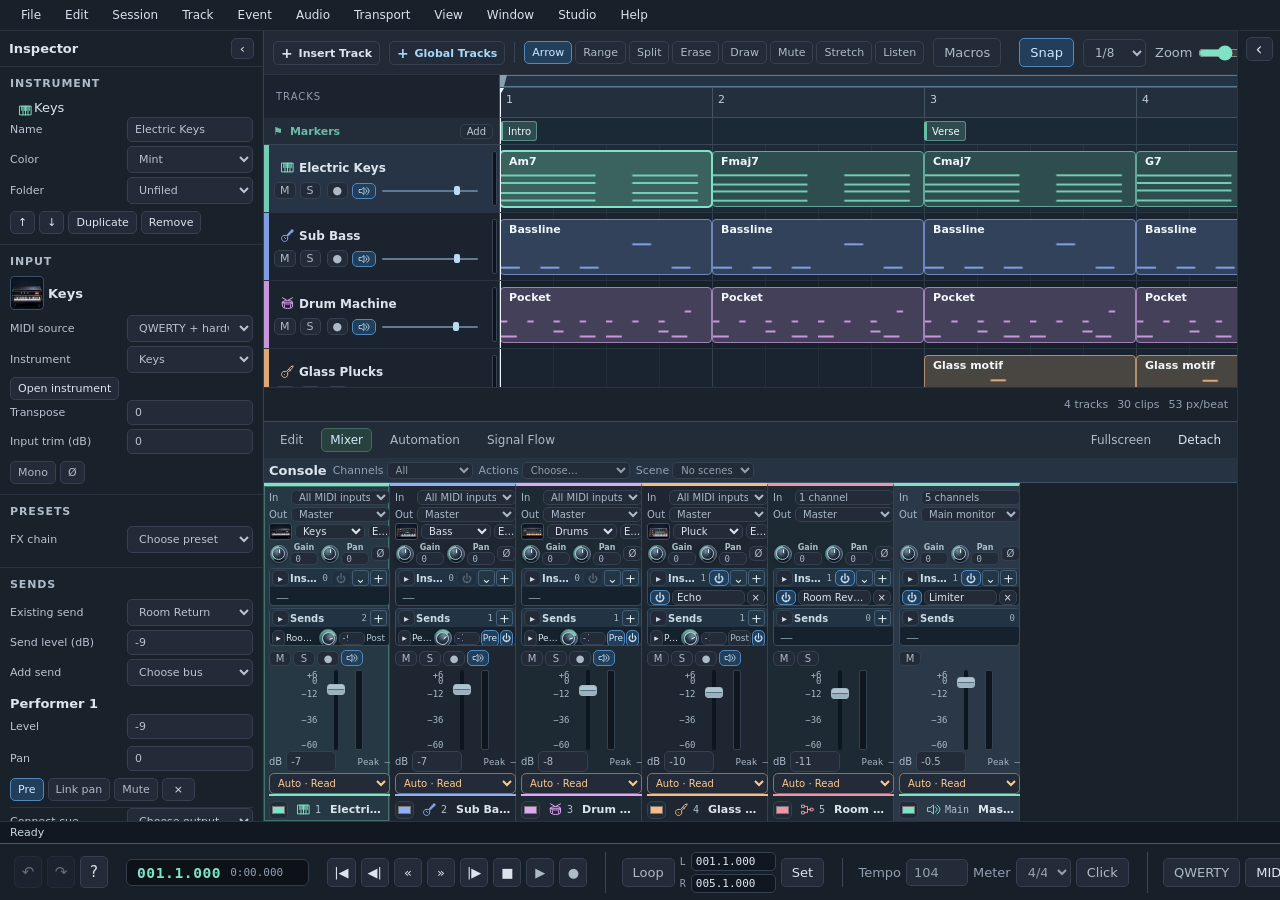
==== src/index.html @ 0593dbc6 "Publish the Sonoravell Studio 1.0.0 application source" ====
<!doctype html>
<html lang="en">
<head>
  <meta charset="utf-8">
  <meta name="viewport" content="width=device-width, initial-scale=1">
  <meta name="color-scheme" content="dark">
  <title>Sonoravell Studio</title>
  <link rel="icon" type="image/svg+xml" href="assets/app-icon.svg">
  <link rel="stylesheet" href="studio.css">
  <script defer src="model.js"></script><script defer src="arrangement.js"></script><script defer src="formats.js"></script><script defer src="spatial.js"></script><script defer src="keyscheme.js"></script><script defer src="studio-panels.js"></script><script defer src="patch.js"></script><script defer src="patch-panel.js"></script><script defer src="audio.js"></script><script defer src="recording.js"></script><script defer src="workflows.js"></script><script defer src="note-editor.js"></script><script defer src="settings.js"></script><script defer src="studio-shell.js"></script><script defer src="reference-video.js"></script><script defer src="panel-windows.js"></script><script defer src="midi-expression.js"></script><script defer src="track-icons.js"></script><script defer src="editor-actions.js"></script><script defer src="app.js"></script>
</head>
<body>
  <nav id="studio-menu" class="studio-menu" role="menubar" aria-label="Studio commands"></nav>
  <div id="studio-menu-popup" class="studio-menu-popup" role="menu" hidden></div>
  <main>
    <section class="arrange-frame" aria-label="Arrangement">
      <div class="workspace-toolbar">
        <button id="insert-track" type="button" title="Insert Track (T)" aria-label="Insert Track"><span aria-hidden="true">+</span> Insert Track</button>
        <button id="global-tracks" type="button" title="Show or hide global tracks" aria-label="Global tracks" aria-haspopup="true" aria-expanded="false"><span aria-hidden="true">+</span> Global Tracks</button>
        <div class="divider"></div>
        <div class="tools" id="arrange-tools" aria-label="Arrangement tools"></div><button id="macro-arrange-toggle" aria-pressed="false">Macros</button><div class="spacer"></div>
        <button id="snap-toggle" type="button" aria-pressed="true" title="Toggle snapping (N)">Snap</button><label class="snap-grid"><select id="snap" aria-label="Snap grid"><option value="0">Off</option><option value=".25">1/16</option><option value=".5" selected>1/8</option><option value="1">1/4</option><option value="2">1/2</option><option value="bar">Bar</option></select></label>
        <label class="zoom-label">Zoom <input id="zoom" type="range" min="15" max="150" value="53"></label>
      </div>
      <div id="arranger-macros" hidden></div>
      <div class="arrange-scroll" id="arrange-scroll" tabindex="0">
        <div id="arrange-grid" class="arrange-grid"></div>
      </div>
      <div class="rangebar">
        <span id="range-display"></span><span class="spacer"></span><span id="track-count"></span><span id="clip-count"></span><span id="zoom-display"></span>
      </div>
    </section>
    <aside class="inspector" aria-label="Inspector">
      <header><h2>Inspector</h2><button id="toggle-inspector" aria-expanded="true" aria-controls="inspector" aria-label="Hide Inspector (F4)" title="Hide Inspector (F4)">‹</button></header>
      <div id="inspector"></div>
    </aside>
    <section class="dock" id="lower-workspace" aria-label="Editors and mixer">
      <div id="dock-resize" class="dock-resize panel-grip" role="separator" aria-label="Resize lower panel" aria-orientation="horizontal" tabindex="0"></div>
      <nav class="dock-tabs" aria-label="Editor">
        <button data-tab="edit" title="Edit (F2)">Edit</button><button data-tab="mixer" title="Mixer (F3)">Mixer</button><button data-tab="automation" title="Automation (A)">Automation</button>
        <button data-tab="routing" title="Signal Flow (F6)">Signal Flow</button><div class="spacer"></div>
        <button id="dock-full" title="Fullscreen lower panel">Fullscreen</button>
        <button id="dock-detach" title="Detach lower panel">Detach</button>
      </nav>
      <div id="dock"></div>
    </section>
    <div id="browser-edge" class="browser-edge">
      <button id="toggle-browser" aria-label="Show Browser (F5)" aria-expanded="false" aria-controls="browser-workspace" title="Show Browser (F5)">‹</button>
    </div>
    <aside id="browser-workspace" class="browser-workspace" aria-label="Browser" hidden>
      <div id="browser-resize" class="browser-resize panel-grip" role="separator" aria-label="Resize Browser" aria-orientation="vertical" tabindex="0"></div>
      <header class="dock-tabs"><button id="browser-hide" aria-label="Hide Browser (F5)" aria-expanded="true" aria-controls="browser-workspace" title="Hide Browser (F5)">›</button><h2>Browser</h2><div class="spacer"></div><button id="browser-full">Fullscreen</button><button id="browser-detach">Detach</button></header>
      <div id="browser-content"></div>
    </aside>
  </main>
  <section class="qwerty-panel" id="qwerty-panel" hidden aria-label="Computer MIDI keyboard">
    <strong>QWERTY MIDI</strong><span id="keys-route"></span>
    <button id="octave-down" title="Octave down (Z)">− 8va</button><output id="key-octave"></output><button id="octave-up" title="Octave up (X)">+ 8va</button>
    <label>Velocity <input id="key-velocity" type="range" min="1" max="127" value="100"><output id="key-vel-label">100</output></label>
    <div id="key-pads" aria-label="Playable notes"></div>
  </section>
  <footer class="session-status"><span id="status" role="status">Ready</span><span class="spacer"></span><span id="save-state"></span></footer>
  <section class="transport transport-bottom" aria-label="Transport">
    <div class="transport-cluster controls history"><button id="undo" aria-label="Undo" title="Undo (Ctrl+Z)">↶</button><button id="redo" aria-label="Redo" title="Redo (Ctrl+Shift+Z)">↷</button><button id="help" aria-label="Help" title="Shortcuts and workflows">?</button></div>
    <div class="readout"><output id="position" aria-label="Bar, beat, subdivision">001.1.1</output><output id="time" aria-label="Elapsed time">0:00.000</output></div>
    <div class="transport-cluster controls">
      <button id="back" title="Return to start (Home)" aria-label="Return to start">|◀</button>
      <button id="previous-marker" title="Previous marker" aria-label="Previous marker">◀|</button><button id="back-bar" title="Back one bar" aria-label="Back one bar">«</button>
      <button id="forward-bar" title="Forward one bar" aria-label="Forward one bar">»</button><button id="next-marker" title="Next marker" aria-label="Next marker">|▶</button>
      <button id="stop" title="Stop (Space)" aria-label="Stop">■</button><button id="play" title="Play (Space)" aria-label="Play">▶</button><button id="record" class="record" title="Record selected or armed track (R)" aria-label="Record">●</button>
    </div>
    <div class="transport-loop transport-cluster">
      <button id="loop" title="Toggle loop (L)">Loop</button>
      <div class="locator-fields">
        <label>L <input type="text" id="loop-start" aria-label="Left loop locator" aria-describedby="locator-format" maxlength="22" spellcheck="false"></label>
        <label>R <input type="text" id="loop-end" aria-label="Right loop locator" aria-describedby="locator-format" maxlength="22" spellcheck="false"></label>
      </div>
      <button id="loop-selection" title="Loop selection (Shift+L)" aria-label="Set loop to selection">Set</button>
      <span id="locator-format" class="sr-only">Bar dot beat dot tick. 960 ticks per beat. A single number is a bar.</span>
    </div>
    <div class="transport-cluster transport-tempo">
      <label class="compact">Tempo<input id="bpm" type="number" min="30" max="320" step=".1" aria-label="Tempo in BPM"></label>
      <label class="compact">Meter<select id="meter" aria-label="Meter"></select></label>
      <button id="click" title="Toggle metronome">Click</button>
    </div>
    <div class="transport-devices transport-cluster">
      <button id="qwerty" title="Computer MIDI keyboard (Caps Lock)">QWERTY</button><button id="midi-in" title="Enable hardware MIDI input">MIDI In</button>
      <button id="audio-device" class="device-button" aria-label="Audio device settings" title="Open Audio Setup"><strong>Audio Setup</strong><span id="audio-state">Audio idle</span></button>
    </div>
  </section>
  <dialog id="global-entry-dialog" aria-labelledby="global-entry-title">
    <header><h2 id="global-entry-title"></h2><button id="global-entry-cancel" type="button" aria-label="Close global event">×</button></header>
    <form id="global-entry-form" class="global-entry-form">
      <label id="global-name-row"><span id="global-entry-label">Name</span> <input id="global-entry-name" maxlength="120"></label>
      <label id="global-lyrics-row" hidden>Lyric <textarea id="global-entry-lyrics" maxlength="240" rows="3"></textarea></label>
      <label>Position <input id="global-entry-at" required maxlength="22" aria-label="Bar, beat and tick"></label>
      <label id="global-length-row">Beats <input id="global-entry-length" type="number" min=".001" step="any"></label>
      <label id="global-tempo-row" hidden>Tempo (BPM) <input id="global-entry-bpm" type="number" min="30" max="320" step=".01"></label>
      <div id="global-signature-row" hidden>
        <label>Beats per bar <input id="global-entry-meter" type="number" min="2" max="12" step="1"></label>
        <label>Note value <select id="global-entry-denominator"><option>2</option><option selected>4</option><option>8</option><option>16</option></select></label>
        <label>Key <input id="global-entry-key" maxlength="32" placeholder="e.g. D minor"></label>
      </div>
      <footer><output id="global-entry-error" role="status"></output><button class="accent" type="submit">Save</button></footer>
    </form>
  </dialog>
  <dialog id="track-insert-dialog" aria-labelledby="insert-title">
    <section id="track-window" class="track-setup" aria-labelledby="insert-title">
      <h2 id="insert-title">Insert Track</h2>
      <form id="insert-form">
        <div class="track-setup-fields">
          <label>Name <input id="insert-name" maxlength="100" required></label>
          <label>Count <input id="insert-count" type="number" min="1" max="64" value="1" required></label>
          <label>Type <select id="insert-type"><option value="audio">Audio</option><option value="midi">Instrument</option><option value="folder">Folder</option></select></label>
          <label>Color <input id="insert-color" type="color" value="#6aaee8"></label>
          <label class="wide"><input id="insert-auto-color" type="checkbox" checked> Auto-color</label>
          <label id="insert-format-row">Format <select id="insert-format"><option value="1">Mono</option><option value="2">Stereo</option></select></label>
          <label id="insert-device-row">Audio input <select id="insert-device"><option value="">Audio Setup default</option></select></label>
          <label id="insert-source-row" hidden>MIDI input <select id="insert-source"><option value="all">All MIDI inputs</option><option value="qwerty">QWERTY</option><option value="external">Hardware MIDI</option><option value="off">None</option></select></label>
          <label id="insert-instrument-row" hidden>Instrument <select id="insert-instrument"></select></label>
          <label id="insert-output-row">Output <select id="insert-output"></select></label>
          <label id="insert-fx-row">FX chain <select id="insert-fx"></select></label>
          <label id="insert-folder-row" hidden class="wide"><input id="insert-group" type="checkbox"> Move selected tracks into the first folder</label>
        </div>
        <footer><output id="insert-message" role="status"></output><button id="insert-cancel" type="button">Cancel</button><button class="accent" type="submit">Create</button></footer>
      </form>
    </section>
  </dialog>
  <dialog id="track-icon-dialog" aria-labelledby="track-icon-title">
    <header><h2 id="track-icon-title">Track icon</h2><form method="dialog"><button aria-label="Close track icons">×</button></form></header>
    <div id="track-icon-options" class="track-icon-options"></div>
  </dialog>
  <input hidden type="file" id="device-art-file" accept="image/png,image/jpeg,image/webp">
  <input hidden type="file" id="macro-file" accept=".json,application/json">
  <dialog id="macro-dialog" aria-labelledby="macro-title">
    <header><h2 id="macro-title">Macro Organizer</h2><form method="dialog"><button aria-label="Close Macro Organizer">×</button></form></header>
    <div id="macro-body"></div>
  </dialog>
  <input hidden type="file" id="import-files" multiple accept="audio/*,.wav,.mp3,.flac,.ogg,.opus,.m4a,.aac,.aiff,.aif,.webm,.mid,.midi">
  <input hidden type="file" id="open-file" accept=".sonoravell,.soundweave,.json">
  <input hidden type="file" id="sample-file" accept="audio/*,.wav,.mp3,.flac,.ogg,.m4a">
  <dialog id="input-dialog"><form method="dialog">
    <header><h2>Audio input</h2><button aria-label="Close input selection" value="cancel">×</button></header>
    <label>Device<select id="input-device"></select></label>
    <footer><button value="cancel">Cancel</button><button class="accent" value="set">Use input</button></footer>
  </form></dialog>
  <input hidden type="file" id="sample-folder" webkitdirectory multiple>
  <input hidden type="file" id="plugin-folder" webkitdirectory multiple>
  <input hidden type="file" id="shortcut-file" accept=".json,.keyscheme,.xml,application/xml">
  <input hidden type="file" id="preferences-file" accept=".json,application/json">
  <input hidden type="file" id="video-file" accept="video/*,.mp4,.webm,.mov,.m4v">
  <aside id="video-window" class="video-window" aria-label="Video reference" hidden>
    <header><strong id="video-name">Video reference</strong><button type="button" id="video-close" aria-label="Hide video reference">×</button></header>
    <video id="reference-video" playsinline preload="metadata"></video>
    <div class="video-controls">
      <button type="button" id="video-open">Open…</button>
      <button type="button" id="video-play">Play / pause</button>
      <button type="button" id="video-prev" aria-label="Previous frame">−1 frame</button>
      <button type="button" id="video-next" aria-label="Next frame">+1 frame</button>
      <output id="video-time"></output>
      <button type="button" id="video-clear">Eject</button>
    </div>
  </aside>
  <dialog id="preferences-dialog" aria-labelledby="preferences-title">
    <header><h2 id="preferences-title">Preferences</h2><button id="preferences-close" type="button" aria-label="Close Preferences">×</button></header>
    <div class="preferences-layout">
      <nav id="preferences-nav" aria-label="Preferences categories"></nav>
      <div class="preferences-content">
        <nav id="preferences-tabs" aria-label="Preferences pages"></nav>
        <section id="preferences-body"></section>
      </div>
    </div>
    <footer id="preferences-profile">
      <button type="button" data-preference-action="import-profile">Import…</button>
      <button type="button" data-preference-action="export-profile">Export…</button>
      <button type="button" data-preference-action="reset-profile">Reset preferences</button>
      <span class="spacer"></span><small id="preferences-save">Changes apply immediately.</small>
      <button type="button" id="preferences-done" class="accent">Done</button>
    </footer>
  </dialog>
  <dialog id="session-setup-dialog" aria-labelledby="session-setup-title"><form method="dialog">
    <header><h2 id="session-setup-title">Session Setup</h2><button value="cancel" formnovalidate aria-label="Close Session Setup">×</button></header>
    <div class="session-setup-tabs"><button type="button" id="setup-general-tab">General</button><button type="button" id="setup-io-tab">Audio I/O</button></div>
    <div id="setup-general">
      <label>Name <input id="setup-name" required maxlength="120"></label>
      <label>Tempo (BPM) <input id="setup-bpm" type="number" min="30" max="320" step="any" required></label>
      <label>Meter <select id="setup-meter"></select></label>
      <label>Artist <input id="setup-artist" maxlength="100"></label>
    </div>
    <div id="setup-io" hidden>
      <label>Main layout <select id="setup-layout"></select></label>
      <label>Monitor source <select id="setup-monitor"></select></label>
      <div class="setup-extra"><button type="button" id="setup-input">Choose input for selected track…</button><button type="button" id="setup-patch">Open Signal Flow</button></div>
    </div>
    <footer><button value="cancel" formnovalidate>Cancel</button><button class="accent" value="apply">Apply</button></footer>
  </form></dialog>
  <section id="context-menu" class="context-menu" aria-label="Context commands" hidden></section>
  <dialog id="plugin-dialog" class="studio-dialog" aria-label="Plug-in editor">
    <header><h2 id="plugin-title">Plug-in editor</h2><button type="button" id="close-plugin" aria-label="Close plug-in editor">×</button></header>
    <div id="plugin-body"></div>
  </dialog>
  <dialog id="spatial-dialog" class="studio-dialog" aria-label="Spatial panner">
    <header><h2 id="spatial-title">Spatial panner</h2><button type="button" id="close-spatial" aria-label="Close spatial panner">×</button></header>
    <div id="spatial-body"></div>
  </dialog>
  <dialog id="keyscheme-report" class="studio-dialog" aria-label="Imported shortcuts">
    <header><h2>Studio One shortcut import</h2><button type="button" id="close-key-report" aria-label="Close report">×</button></header>
    <div id="key-report-body"></div>
  </dialog>
  <dialog id="command-dialog"><form method="dialog">
    <header><h2>Find command</h2><button aria-label="Close commands" value="cancel">×</button></header>
    <label>Search <input type="search" id="command-search" autocomplete="off" placeholder="Find a command"></label>
    <div id="commands"></div>
    <footer><button type="button" id="keymap-reset">Reset keys</button><button type="button" id="keymap-import">Import keys</button><button type="button" id="keymap-export">Export keys</button></footer>
  </form></dialog>
  <dialog id="export-dialog"><form method="dialog">
    <header><h2>Export session</h2><button aria-label="Close export" value="cancel">×</button></header>
    <div class="export-grid">
      <label>Name <input id="export-name" maxlength="120"></label>
      <label>Export <select id="export-format"><option value="wav">Mixdown</option><option value="stems">Stems</option><option value="midi">MIDI</option></select></label>
      <label>Range <select id="export-range"><option value="song">Session content</option><option value="loop">Between loop locators</option><option value="bounds">Session start / end</option><option value="selection">Selection</option><option value="markers">Between selected markers</option><option value="each">Between each marker</option></select></label>
      <label id="marker-from-row" hidden>From marker <select id="export-from"></select></label>
      <label id="marker-to-row" hidden>To marker <select id="export-to"></select></label>
      <label class="audio-export">Output <select id="export-output"></select></label>
      <label class="audio-export">Speaker <select id="export-layout"><option value="original">Original</option><option value="stereo">Stereo</option><option value="mono">Mono</option><option value="split">Split mono</option><option value="binaural">Binaural headphones</option><option value="surround">7.1.4 PCM surround</option></select></label>
      <label class="audio-export">Audio format <select id="export-codecs"></select></label>
      <label class="audio-export">Rate <select id="export-rate"><option>44100</option><option selected>48000</option><option>88200</option><option>96000</option><option>176400</option><option>192000</option></select></label>
      <label class="audio-export" id="export-bits-row">Encoding <select id="export-bits"><option value="16">16-bit</option><option value="24" selected>24-bit</option><option value="32">32-bit float</option></select></label>
      <label class="audio-export" id="export-bitrate-row" hidden>Bitrate (kbps) <select id="export-bitrate"><option>64</option><option>96</option><option>128</option><option>160</option><option selected>192</option><option>224</option><option>256</option><option>320</option></select></label>
      <label class="audio-export" id="export-vbr-row" hidden><input type="checkbox" id="export-vbr"> Variable bitrate</label>
      <label class="audio-export">Processing <select id="export-processing"><option value="auto">Automatic</option><option value="offline">Offline</option><option value="realtime">Realtime</option></select></label>
      <label class="audio-export">Effect tail (s) <input type="number" id="export-tail" value="2" min="0" max="30" step=".5"></label>
      <label class="audio-export"><input type="checkbox" id="export-bypass"> Bypass master inserts</label>
      <label class="audio-export" id="export-dry-row" hidden><input type="checkbox" id="export-dry"> Dry stems</label>
      <label class="audio-export"><input type="checkbox" id="export-dither"> TPDF dither</label>
      <label class="audio-export"><input type="checkbox" id="export-peak"> Normalize sample peak</label>
      <label class="audio-export" id="export-peak-row" hidden>Sample peak (dBFS) <input type="number" id="export-peak-db" value="-1" min="-24" max="0" step=".1"></label>
      <label class="audio-export" id="export-loudness-row" hidden><input type="checkbox" id="export-loudness"> Match loudness via FFmpeg</label>
      <label class="audio-export" id="export-lufs-row" hidden>Target (LUFS) <input type="number" id="export-lufs" value="-14" min="-36" max="-5" step=".1"></label>
      <label class="audio-export" id="export-ceiling-row" hidden>Ceiling (dBTP) <input type="number" id="export-ceiling" value="-1" min="-9" max="0" step=".1"></label>
      <label class="audio-export"><input type="checkbox" id="export-reimport"> Import renders to tracks</label>
      <label class="audio-export" id="export-tags-row">Artist <input id="export-artist" maxlength="100"></label>
      <label class="audio-export" id="export-tempo-row"><input type="checkbox" id="export-tempo"> Tag session tempo</label>
      <label class="audio-export"><input type="checkbox" id="export-folder"> Choose output folder</label>
      <label class="audio-export"><input type="checkbox" id="export-stay"> Keep export window open</label>
    </div>
    <div id="stem-sources" hidden><div class="editor-toolbar"><label>Sources <select id="stem-mode"><option value="tracks">Tracks</option><option value="channels">Channels</option></select></label><button type="button" id="stem-all">Select all</button><button type="button" id="stem-none">Clear</button></div><div id="stem-checks"></div></div>
    <p id="export-hint" class="muted-text"></p>
    <footer><button value="cancel">Cancel</button><button class="accent" id="confirm-export" value="export">Render</button></footer>
  </form></dialog>
  <dialog id="help-dialog"><form method="dialog">
    <header><h2>Sonoravell shortcuts</h2><button aria-label="Close help">×</button></header>
    <dl class="shortcuts">
      <dt>F2 / F3 / F4 / F5</dt><dd>Edit / Mixer / Inspector / Browser</dd>
      <dt>Ctrl+K</dt><dd>Find and run commands, change bindings, import or export a shortcut map</dd>
      <dt>Ctrl+,</dt><dd>Open Preferences</dd>
      <dt>1–8</dt><dd>Arrow, Range, Split, Erase, Draw, Mute, Stretch, Listen</dd>
      <dt>Ctrl+click / Alt-drag</dt><dd>Toggle items in the selection / duplicate events</dd>
      <dt>Ctrl+Z / Ctrl+Shift+Z</dt><dd>Undo / redo</dd>
      <dt>Ctrl-drag empty lane / Ctrl+Alt-drag event</dt><dd>Range select / slip source audio</dd>
      <dt>F6 / Shift+A</dt><dd>Open Signal Flow / open the node palette in Signal Flow</dd>
      <dt>Right-click a clip or note</dt><dd>Open commands for the selection</dd>
      <dt>Space / Home / R / L</dt><dd>Play or stop / start / record / loop</dd>
      <dt>Ctrl+X / Ctrl+C / Ctrl+V</dt><dd>Cut, copy, or paste in the editor that has focus</dd>
      <dt>In the piano roll</dt><dd>Ctrl+D duplicates, Q quantizes starts, Alt+Q quantizes ends, S splits at the playhead, Alt+K applies the scale, and the arrow keys nudge or transpose</dd>
      <dt>Alt+= / Alt+−</dt><dd>Increase or decrease track height</dd>
      <dt>T / N</dt><dd>Insert Track / toggle snapping in editing areas</dd>
      <dt>Shift+T / Shift+Alt+T</dt><dd>Remove track and keep instrument loaded / remove track and instrument</dd>
      <dt>Delete</dt><dd>Delete the focused event, note, point, marker, insert, send, or route</dd>
      <dt>Hold Ctrl in Arrow</dt><dd>Drag to select a time range, or click to toggle selection</dd>
      <dt>Waveform fade handles</dt><dd>Drag either end or use arrow keys. Shift changes the keyboard step from 5 ms to 50 ms.</dd>
      <dt>Ctrl+E / Ctrl+Shift+E</dt><dd>Export mixdown / export stems</dd>
      <dt>Caps Lock</dt><dd>Open QWERTY MIDI. Play A–; and the keys above them. Z/X change octaves. C/V change velocity. R starts or stops a take.</dd>
      <dt>Faders and effects</dt><dd>Double-click a fader or pan slider to reset. Alt-click Solo for exclusive solo.</dd>
    </dl>
    <footer><button class="accent">Close</button></footer>
  </form></dialog>
</body>
</html>
---- src/studio.css ----
:root{font-family:Inter,"Segoe UI",system-ui,sans-serif;color:#dce4ed;background:#10141a;--bg:#10141a;--panel:#171d25;--surface:#1d2530;--line:#2a3441;--muted:#92a0b1;--accent:#7ee2c4;--head:236px;--row:68px;--dock:272px;font-size:13px}
*{box-sizing:border-box}body{margin:0;height:100dvh;min-height:580px;display:flex;flex-direction:column;overflow:hidden}button,input,select{font:inherit;color:inherit}button,select,input:not([type=range]){background:#222b37;border:1px solid #354151;border-radius:5px}button{padding:6px 10px;cursor:pointer;white-space:nowrap}button:hover{border-color:#728496;background:#293648}button:disabled{opacity:.4;cursor:default}button.active,button[aria-pressed=true]{color:var(--accent);border-color:#4d9d87;background:#233b37}button.accent{background:var(--accent);color:#102721;border-color:var(--accent);font-weight:700}button.accent:hover{background:#a0f5dd}.record{color:#fa8998}.record.active{background:#522d3a;color:#ffb2bf;border-color:#e87788}button:focus-visible,input:focus-visible,select:focus-visible,[tabindex]:focus-visible{outline:2px solid var(--accent);outline-offset:2px}
input:not([type=range]),select{padding:5px 7px;min-width:0}input[type=range]{accent-color:var(--accent);margin:0;cursor:pointer}input[type=number]{font-variant-numeric:tabular-nums}
.top,.transport,.workspace-toolbar,.rangebar,.dock-tabs,body>footer{display:flex;align-items:center;gap:9px;min-width:0}.top{height:61px;flex:none;padding:0 15px;background:#181e26;border-bottom:1px solid var(--line)}.brand{display:flex;align-items:center;gap:9px;min-width:186px}.brand strong{display:block;font-size:17px;letter-spacing:-.045em;line-height:1.02}.brand small{color:var(--muted);font-size:9px;letter-spacing:.24em}.project-name{display:flex;align-items:center;gap:8px;min-width:0;color:var(--muted)}.project-name input{width:min(25vw,240px);font-weight:650;color:#eef4f8;background:transparent;border-color:transparent}.project-name input:hover,.project-name input:focus{border-color:#354151}.project-actions{display:flex;gap:5px;margin-left:auto}.transport{background:#131922;border-bottom:1px solid var(--line);flex:none;height:57px;padding:0 15px;overflow-x:auto}.controls{display:flex;align-items:center;gap:4px}.controls button{min-width:33px}.history button{font-size:15px}.spacer{flex:1}.readout{display:flex;align-items:center;gap:9px;padding:4px 10px;border-radius:6px;border:1px solid #313d4b;background:#0c1218;font-family:ui-monospace,Consolas,monospace;white-space:nowrap}.readout output:first-child{font-size:17px;font-weight:750;color:var(--accent);letter-spacing:.04em}.readout output+output{min-width:68px;color:var(--muted);font-size:11px}.compact{display:flex;align-items:center;gap:5px;color:var(--muted);white-space:nowrap}.compact input{width:68px}.compact select{width:61px}
main{flex:1;min-height:0;display:grid;grid-template-columns:minmax(0,1fr) 264px;grid-template-rows:minmax(155px,1fr) var(--dock);overflow:hidden}body.inspector-closed main{grid-template-columns:minmax(0,1fr) 43px}body.dock-expanded{--dock:min(48vh,440px)}.arrange-frame{display:flex;flex-direction:column;min-height:0;min-width:0}.workspace-toolbar{padding:7px 9px;flex:none;background:#212a35;border-bottom:1px solid var(--line);overflow-x:auto;white-space:nowrap}.workspace-toolbar label,.rangebar label{display:flex;align-items:center;gap:6px;color:#aebcca}.workspace-toolbar select{font-size:12px}.divider{flex:none;width:1px;height:21px;background:#384655}.zoom-label input{width:83px}.arrange-scroll{flex:1;min-height:0;overflow:auto;scrollbar-color:#414e5e #191f28}.arrange-grid{display:grid;align-content:start;min-height:100%;width:max-content}.track-title,.track-head{position:sticky;left:0;z-index:3;background:#1b232e;border-right:1px solid #435061}.track-title{z-index:5;top:0;display:flex;align-items:center;padding:0 12px;color:var(--muted);letter-spacing:.1em;text-transform:uppercase;font-size:10px}.ruler{position:sticky;top:0;z-index:4;height:43px;background:#242f3d;border-bottom:1px solid #415165;cursor:crosshair;overflow:hidden}.bar-mark{position:absolute;top:0;padding:4px 0 0 5px;height:100%;border-left:1px solid #435465;color:#c2cedb;font-size:11px;pointer-events:none}
.track-head{height:var(--row);border-bottom:1px solid var(--line);display:grid;grid-template-columns:5px 1fr;gap:7px;align-items:stretch;cursor:pointer}.track-head.selected{background:#273446}.stripe{background:var(--track);opacity:.88}.track-meta{display:flex;flex-direction:column;justify-content:center;gap:5px;padding-right:8px;min-width:0}.track-meta strong{overflow:hidden;text-overflow:ellipsis;white-space:nowrap;font-size:12px}.track-meta small{color:#9aaabc;margin-left:auto}.track-meta button{padding:1px 5px;min-width:21px;font-size:11px}.track-meta .record{margin-left:2px}.lane{position:relative;height:var(--row);overflow:hidden;background-color:#161f2a;border-bottom:1px solid var(--line);background-image:linear-gradient(90deg,#64799040 1px,transparent 1px),linear-gradient(90deg,#62778d21 1px,transparent 1px);background-size:calc(var(--beat) * var(--meter)) 100%,var(--beat) 100%}.lane:nth-of-type(4n){background-color:#192430}.lane.selected{background-color:#1d2a38}.lane.bus{background-color:#151b23}.arrange-empty{padding:18px;color:var(--muted);position:absolute}.event{--track:#7ee2c4;position:absolute;top:7px;height:54px;min-width:2px;border:1px solid color-mix(in srgb,var(--track) 65%,#303948);background:color-mix(in srgb,var(--track) 22%,#18232e);border-radius:4px;overflow:hidden;cursor:grab;touch-action:none;user-select:none;z-index:1}.event.selected{outline:2px solid var(--track);outline-offset:-1px;background:color-mix(in srgb,var(--track) 33%,#18232e);z-index:2}.event-title{position:absolute;top:3px;left:8px;right:7px;overflow:hidden;text-overflow:ellipsis;white-space:nowrap;font-size:11px;font-weight:700;color:#eef7fa;pointer-events:none}.event canvas{position:absolute;left:0;bottom:2px;width:100%;height:33px;color:var(--track);pointer-events:none}.edge{position:absolute;top:0;bottom:0;width:6px;cursor:ew-resize}.edge:hover{background:#fff4}.edge.left{left:0}.edge.right{right:0}.playline{z-index:3;position:absolute;top:0;bottom:0;width:1px;background:#edf6ff;pointer-events:none}.ruler .playline{z-index:6}.ruler .playline:after{content:'';position:absolute;left:-4px;top:0;border-left:4px solid transparent;border-right:4px solid transparent;border-top:7px solid #edf6ff}
.rangebar{flex:none;min-height:34px;padding:3px 9px;color:var(--muted);background:#1a222c;border-top:1px solid var(--line);font-size:11px;overflow:auto;white-space:nowrap}.rangebar input{width:64px;padding:3px 5px}.inspector{grid-column:2;grid-row:1/3;min-height:0;border-left:1px solid #354153;display:flex;flex-direction:column;background:#19212b}.inspector>header{display:flex;align-items:center;justify-content:space-between;padding:7px 9px;border-bottom:1px solid var(--line)}h2,h3{margin:0;font-size:14px}.inspector>header h2{font-size:13px}.inspector>header button{padding:2px 8px}.inspector-closed .inspector>header h2,.inspector-closed #inspector{display:none}#inspector{overflow:auto;flex:1;scrollbar-color:#414e5e #191f28}.inspect-section{padding:10px;border-bottom:1px solid var(--line)}.inspect-section h3{font-size:11px;font-weight:700;color:#aebcca;margin-bottom:8px;letter-spacing:.08em;text-transform:uppercase}.inspect-section label,.fx-card label{display:flex;align-items:center;gap:7px;justify-content:space-between;min-width:0;margin-bottom:4px;color:#b8c4d0;font-size:11px}.inspect-section input:not([type=range]),.inspect-section select{width:126px}.inspect-section input[type=range]{min-width:30px;width:96px}.inspect-section .full{width:100%;margin-bottom:6px}.inspect-section .actions{display:flex;flex-wrap:wrap;gap:4px;margin-top:7px}.inspect-section button{font-size:11px;padding:4px 7px}.fx-card{background:#212b38;border:1px solid #34445a;border-radius:6px;margin-bottom:6px;padding:6px}.fx-card header{display:flex;align-items:center;gap:3px;margin-bottom:6px}.fx-card header strong{flex:1;font-size:11px}.fx-card header button{min-width:19px;padding:1px 4px}.fx-card output{width:48px;text-align:right;font-family:ui-monospace,monospace}.fx-card .fx-param{cursor:pointer;text-align:left;background:transparent;border:0;padding:2px 0;color:#c1ccd9;max-width:68px;overflow:hidden;text-overflow:ellipsis;text-transform:capitalize}.muted-text{color:var(--muted);font-size:12px}.inspector .muted-text{padding:10px}
.dock{grid-column:1;grid-row:2;display:flex;flex-direction:column;min-height:0;border-top:1px solid #3b495b;background:#19212a}.dock-tabs{height:37px;flex:none;border-bottom:1px solid var(--line);padding:3px 7px;background:#222c38;overflow:auto}.dock-tabs button{padding:4px 8px;border-color:transparent;background:transparent;font-size:12px}.dock-tabs button.active{background:#27423d;border-color:#456b63}.dock-tabs button:hover{border-color:#65768a}#dock{flex:1;overflow:auto;min-height:0;scrollbar-color:#414e5e #191f28}.mixer{display:flex;min-width:max-content;min-height:100%;align-items:stretch}.strip{width:100px;border-right:1px solid #364252;display:flex;gap:5px;flex-direction:column;padding:7px;background:#202a36;border-top:3px solid var(--track);cursor:pointer}.strip:nth-child(even){background:#1d2631}.strip.selected,.strip.master{background:#2a3848}.strip-title{font-size:11px;overflow:hidden;text-overflow:ellipsis;white-space:nowrap}.strip-route{font-size:10px;color:var(--muted);overflow:hidden;text-overflow:ellipsis;white-space:nowrap}.strip button{padding:2px 6px;font-size:10px;min-width:22px}.strip label{display:flex;align-items:center;gap:4px;font-size:10px;color:#aab9ca}.strip label input{width:57px}.fader-row{display:flex;justify-content:center;align-items:stretch;gap:7px;height:87px;min-height:55px;flex:1;max-height:225px}.fader-row input{width:16px;height:100%;writing-mode:vertical-lr;direction:rtl}.meter{height:100%;width:10px;background:#10161e;border:1px solid #334252;border-radius:2px;position:relative;overflow:hidden;display:flex;flex-direction:column;justify-content:end}.meter span{height:100%;transform-origin:bottom;transform:scaleY(0);background:linear-gradient(to top,#4ab99e 50%,#b1d880 80%,#e6ad63 92%,#ef788b)}.meter.clipped:after{content:'';height:4px;position:absolute;top:0;left:0;right:0;background:#ff8192}.strip-value{font:11px ui-monospace,monospace;text-align:center;color:#d5e7f0}
.editor-toolbar{position:sticky;z-index:4;left:0;top:0;padding:6px 8px;display:flex;align-items:center;gap:8px;background:#253342;border-bottom:1px solid #40536a;white-space:nowrap}.editor-toolbar button,.editor-toolbar select,.editor-toolbar input{font-size:11px;padding:4px 6px}.editor-toolbar input{width:65px}.editor-toolbar label{color:var(--muted);font-size:11px}.piano-layout{display:grid;grid-template-columns:53px 1fr;min-width:max-content;align-content:start}.keys{position:sticky;left:0;z-index:3;display:flex;flex-direction:column;background:#263446}.key{height:16px;border-bottom:1px solid #46566b;color:#dce9f5;padding:0 5px;font:10px ui-monospace,monospace;cursor:pointer}.key.dark{background:#17202c}.key.c{color:var(--accent)}.roll{position:relative;background-color:#17212d;touch-action:none;cursor:crosshair}.pitch-row{position:absolute;left:0;right:0;height:16px;border-bottom:1px solid #354458;background-image:linear-gradient(90deg,#849db250 1px,transparent 1px),linear-gradient(90deg,#849db231 1px,transparent 1px);background-size:calc(var(--beat) * var(--meter)) 100%,calc(var(--beat) / 2) 100%;pointer-events:none}.pitch-row.dark{background-color:#121a24}.pnote{position:absolute;height:14px;border:1px solid #a1f1d9;border-radius:2px;background:#55c3a7;cursor:grab;touch-action:none;user-select:none;min-width:3px}.pnote.selected{background:#d0fff0;border-color:white;z-index:1}.pnote i{position:absolute;right:0;width:6px;height:100%;cursor:ew-resize}.automation-wrap{padding:0 0 8px}.envelope{display:block;touch-action:none;cursor:crosshair;background:#161f2b}.envelope .point{fill:#8af1cf;stroke:#122922;stroke-width:1.5;cursor:grab}.envelope .point:hover{fill:white}.media-table{width:100%;border-collapse:collapse}.media-table td,.media-table th{padding:7px 10px;border-bottom:1px solid var(--line);text-align:left}.media-table th{font-size:10px;color:var(--muted);letter-spacing:.08em;text-transform:uppercase}.empty{padding:15px;color:var(--muted)}body>footer{height:27px;flex:none;background:#121821;border-top:1px solid var(--line);padding:0 10px;font-size:11px;color:#9cabbc;white-space:nowrap;overflow:hidden}#status{color:#cbdae6;text-overflow:ellipsis;overflow:hidden}#status.error{color:#ff9baf}
dialog{width:min(465px,92vw);border:1px solid #62758a;border-radius:10px;background:#1b2531;color:#e3edf7;padding:0;box-shadow:0 15px 90px #0009}dialog::backdrop{background:#080d14bc}dialog header,dialog footer{display:flex;align-items:center;justify-content:space-between;gap:8px;padding:12px 14px;background:#263443}dialog footer{justify-content:flex-end}dialog form>label,dialog form>div>label{display:flex;align-items:center;justify-content:space-between;gap:10px;margin:10px 14px}dialog select,dialog input{width:210px}.shortcuts{display:grid;grid-template-columns:max-content 1fr;gap:8px 11px;padding:0 14px;font-size:12px}.shortcuts dt{color:var(--accent)}.shortcuts dd{margin:0}
@media(max-width:950px){:root{--head:185px}main{grid-template-columns:minmax(0,1fr) 218px}.brand{min-width:142px}.zoom-label input{width:62px}.inspect-section input:not([type=range]),.inspect-section select{width:103px}.fx-card output{width:36px}}
@media(max-width:680px){:root{--head:145px;--dock:225px}.top{padding:0 7px}.transport{padding:0 7px}.brand{min-width:0}.brand div,.project-name span,.zoom-label,.rangebar>span:last-child{display:none}.project-name input{width:24vw}.project-actions button{padding:5px 6px}.project-actions{gap:3px}.inspector>header{padding:6px}.dock-tabs{gap:3px}main{grid-template-columns:minmax(0,1fr) 181px}.workspace-toolbar{gap:4px}.workspace-toolbar button{padding:4px 5px}.fx-card input[type=range]{width:55px}.readout{padding:4px}.readout output+output{display:none}}

[hidden]{display:none!important}
.tools{display:flex;gap:3px}
.tools button{padding:4px 7px;font-size:11px}
.qwerty-panel{display:flex;align-items:center;gap:7px;height:54px;flex:none;padding:4px 10px;background:#1c2a33;border-bottom:1px solid #43605c;overflow-x:auto;white-space:nowrap}
.qwerty-panel label{display:flex;align-items:center;gap:5px}.qwerty-panel label input{width:76px}
#keys-route,#key-octave{color:var(--accent)}#key-pads{display:flex;gap:2px}
#key-pads button{min-width:26px;padding:5px 3px;color:#1a292d;background:#d4eee4}
#key-pads button.black{background:#273442;color:#e3eaf0}#key-pads button.active{background:#7adabd;color:#142820}
.event.muted,.pnote.muted{opacity:.44!important}.event.locked .event-title::before{content:'◆ ';color:#d2c6a2}
.event.picked{outline:2px solid var(--track);outline-offset:-1px;z-index:2}
.range-shade{position:absolute;top:0;bottom:0;z-index:3;background:#7ee2c43b;border:1px solid #89e7cb;pointer-events:none}
.arrange-grid[data-tool=range] .lane,.arrange-grid[data-tool=split] .event,.arrange-grid[data-tool=draw] .lane{cursor:crosshair}
.arrange-grid[data-tool=erase] .event,.arrange-grid[data-tool=mute] .event,.arrange-grid[data-tool=listen] .lane{cursor:pointer}
.wave-editor{padding:8px 12px;min-height:92px;background:#1b2936}.wave-editor canvas{width:100%;height:87px;display:block;cursor:crosshair}
.editor-actions{display:flex;gap:5px;flex-wrap:wrap;padding:8px;border-bottom:1px solid var(--line);background:#1b2632}
.editor-actions button{font-size:11px;padding:4px 7px}
.edit-range-fields{display:flex;align-items:center;gap:6px;flex-wrap:wrap;padding:6px 8px;background:#202c3b}
.edit-range-fields label{display:flex;align-items:center;gap:4px}.edit-range-fields input{width:67px}
.context-menu{position:fixed;z-index:10;display:grid;min-width:200px;max-height:65vh;overflow:auto;padding:4px;background:#243140;border:1px solid #567;box-shadow:0 6px 28px #070a0dbb;border-radius:6px}
.context-menu button{text-align:left;border-color:transparent;background:transparent;padding:5px 7px}
.context-menu button:hover{background:#34465b}
.browser-head{display:flex;align-items:center;gap:5px;flex-wrap:wrap;padding:6px 8px;background:#253342;border-bottom:1px solid #40536a}
.browser-head button,.browser-table button{padding:4px 6px;font-size:11px}
.browser-table{border-collapse:collapse;width:100%}
.browser-table th,.browser-table td{padding:5px 8px;border-bottom:1px solid var(--line);text-align:left}
.browser-table th{font-size:10px;color:var(--muted);text-transform:uppercase;letter-spacing:.08em}
.browser-table td:last-child{text-align:right;white-space:nowrap}
.browser-table tbody tr[draggable]{cursor:grab}.browser-table tbody tr:hover{background:#263445}
.browser-search{width:160px}.browser-info{margin:8px;color:var(--muted)}
.mixer-tools{position:sticky;top:0;left:0;z-index:4}
.mix-console{height:100%;min-height:0;display:flex;flex-direction:column}
.strip.large{width:150px}.strip.large label input{width:88px}.strip.large select{width:100%;font-size:10px}
.strip .mix-buttons{flex-wrap:wrap}.strip .strip-meter-values{font:9px ui-monospace,monospace;color:#a6b5c5;text-align:center}
.mix-inspect{display:grid;gap:2px}.send-row{display:flex;gap:3px;align-items:center;border-bottom:1px solid var(--line);padding:2px}
.send-row span{flex:1;min-width:0;overflow:hidden;text-overflow:ellipsis;white-space:nowrap;font-size:10px}
.inspect-section .send-row input{width:48px;padding:2px;font-size:10px}.inspect-section .send-row button{padding:2px 4px}
#export-dialog{width:min(720px,94vw);max-height:90vh}.export-grid{display:grid;grid-template-columns:1fr 1fr;gap:7px 16px;padding:12px 14px}
#export-dialog .export-grid label{display:flex;align-items:center;gap:6px;justify-content:space-between;margin:0;font-size:12px}
.export-grid input:not([type=checkbox]),.export-grid select{width:58%}.export-grid input[type=checkbox]{width:auto;margin-right:auto;order:2}
#export-hint{padding:0 14px}#stem-checks{display:flex;flex-wrap:wrap;gap:6px 14px;padding:8px 12px}#stem-checks label{display:flex;align-items:center;gap:4px}#stem-checks input{width:auto}
#command-dialog{width:min(610px,95vw)}#commands{max-height:56vh;overflow:auto}.command-row{display:grid;grid-template-columns:1fr minmax(65px,auto) auto;align-items:center;gap:5px;padding:4px 9px;border-bottom:1px solid var(--line)}.command-row button{text-align:left}
.command-row kbd{color:var(--accent);font-size:11px}.command-row .bind-key{text-align:center}
@media(max-width:650px){.export-grid{grid-template-columns:1fr}.qwerty-panel{height:44px}.strip.large{width:126px}}

.studio-dialog {
  width: min(910px, 95vw);
  max-height: 87vh;
  border-color: #48627a;
  background: #15202b;
  color: #eaf3f5;
}
.studio-dialog > header { border-bottom: 1px solid #405166; }
.gear-shell, .spatial-shell {
  display: grid;
  grid-template-columns: minmax(150px, 35%) minmax(260px, 1fr);
  align-items: start;
  gap: 14px;
  padding: 14px;
}
.gear-art {
  background: #101826 url("assets/plug-in-atlas.webp") var(--gear-x) var(--gear-y) / 600% 600% no-repeat;
  aspect-ratio: 1;
  border: 1px solid #3b5068;
  border-radius: 9px;
}
.gear-thumb { width: 34px; min-width: 34px; border-radius: 4px; }
.browser-item { display: flex; align-items: center; gap: 8px; }
.native-path { max-width: min(40vw, 430px); overflow: hidden; white-space: nowrap; text-overflow: ellipsis; }
.gear-controls { min-width: 0; }
.gear-toolbar { display: flex; align-items: center; gap: 7px; flex-wrap: wrap; padding: 5px 0 9px; }
.gear-toolbar label { display: inline-flex; align-items: center; gap: 8px; }
.gear-toolbar select { width: auto; }
.gear-toolbar output { margin-left: auto; font: 12px ui-monospace, monospace; color: #a6dccd; }
.dial-grid { display: grid; grid-template-columns: repeat(auto-fit, minmax(100px, 1fr)); gap: 8px; }
.dial-cell {
  display: grid; place-items: center; min-width: 0; gap: 5px; padding: 9px 6px;
  border: 1px solid #35495f; border-radius: 7px; background: linear-gradient(#243446,#172434);
}
.dial-cell > strong { max-width: 100%; text-align: center; overflow-wrap: anywhere; font-size: 10px; }
.dial-value { display: flex; align-items: center; gap: 3px; color: #a4b6c9; font: 10px ui-monospace, monospace; }
.dial-value input { width: 63px; text-align: right; padding: 4px; font: 11px ui-monospace, monospace; }
.rotary {
  position: relative; width: 57px; height: 57px; display: grid; place-items: center; border: 1px solid #76899a;
  border-radius: 50%; padding: 0; cursor: ns-resize; touch-action: none;
  background: conic-gradient(from 225deg,#77dbc3 0deg calc(var(--dial-angle) + 135deg),#43546a 0deg 270deg,#17202c 270deg);
}
.rotary:hover { background: conic-gradient(from 225deg,#a2f1db 0deg calc(var(--dial-angle) + 135deg),#586a7e 0deg 270deg,#17202c 270deg); }
.rotary > span {
  pointer-events: none; position: relative; width: 43px; height: 43px; border-radius: 50%;
  border: 1px solid #aebccc; transform: rotate(var(--dial-angle));
  background: radial-gradient(ellipse at 35% 25%,#778da0,#273746 53%,#151e27 82%);
  box-shadow: 0 2px 5px #08111a;
}
.rotary > span::after {
  content: ""; position: absolute; top: 4px; left: 50%; width: 2px; height: 10px;
  border-radius: 2px; background: #d7f9ee;
}
.native-editor, #spatial-body > .gear-toolbar { padding: 10px 14px; }
.panner-map {
  position: relative; aspect-ratio: 1; touch-action: none; cursor: crosshair; overflow: hidden; border: 1px solid #597189;
  border-radius: 12px; background: radial-gradient(circle at 50% 50%,#26394d 16%,#1e2b3c 17%,#202d3e 34%,#51697c 35%,#192638 36%);
}
.panner-map::after {
  content: ""; position: absolute; inset: 0; pointer-events: none;
  background: linear-gradient(90deg,transparent 49.7%,#4e6679 50%,transparent 50.3%),
    linear-gradient(transparent 49.7%,#4e6679 50%,transparent 50.3%);
}
.speaker, .listener,.object-dot { position: absolute; transform: translate(-50%,-50%); z-index: 1; pointer-events: none; }
.speaker { border: 1px solid #8ca7b8; background: #26394a; padding: 2px 4px; font: 9px ui-monospace, monospace; border-radius: 3px; }
.speaker.height { color: #f4c285; border-color: #ad8556; }
.listener { left: 50%; top: 50%; font: 9px ui-monospace, monospace; letter-spacing: .07em; color: #bbcfdf; }
.object-dot { width: 16px; height: 16px; border: 2px solid #dbfff4; border-radius: 50%; background: #4bb59b; box-shadow: 0 0 14px #82edca; z-index: 3; }
.route-tools { position: sticky; top: 0; left: 0; }
.route-detail { display: flex; align-items: center; gap: 9px; padding: 6px 10px; border-bottom: 1px solid var(--line); }
.route-detail label { display: flex; align-items: center; gap: 6px; }
.route-detail input { width: 90px; }
.flow-canvas { position: relative; background: repeating-linear-gradient(0deg,#162332 0 76px,#23384b 77px); }
.flow-lines { position: absolute; inset: 0; overflow: visible; }
.flow-path { fill: none; stroke-width: 1.35; transition: stroke-width .12s; }
.flow-path.flow-active { filter: drop-shadow(0 0 2px #6be9ba); }
.flow-node { position: absolute; display: grid; width: 137px; height: 45px; gap: 2px; text-align: left; padding: 4px 8px; border-radius: 6px; }
.flow-node strong,.flow-node small { white-space: nowrap; overflow: hidden; text-overflow: ellipsis; }
.flow-node small { font: 10px ui-monospace, monospace; color: #b7cae0; }
.flow-node.cue { border-color: #547fb2; }
.flow-node.bus,.flow-node.master,.flow-node.output,.flow-node.device { border-color: #5e9c88; }
.flow-node.focused { background: #274457; }
.flow-node.dimmed { opacity: .24; }
.legend { display: flex; gap: 6px; align-items: center; color: #acbbca; }
.legend i { width: 12px; height: 2px; background: #8fe1ce; }
.legend i:nth-of-type(2) { background: #dcab78; }
.legend i:nth-of-type(3) { background: #b6a6fc; }
.legend i:nth-of-type(4) { background: #91baff; }
.cue-route { display: grid; gap: 3px; padding: 6px 0; border-bottom: 1px solid var(--line); }
.key-report { padding: 8px 14px; }
.key-report-table { max-height: 34vh; overflow: auto; }
.key-report details { padding: 6px 0; }
.fader-row input { cursor: ns-resize; }
.arrange-grid[data-tool=stretch] .edge.right,.arrange-grid[data-tool=bend] .edge.right { cursor: col-resize; }
.arrange-grid .lane { user-select: none; }
@media(max-width: 650px) {
  .gear-shell,.spatial-shell { grid-template-columns: 1fr; }
  .gear-shell > .gear-art { max-width: 150px; }
  .panner-map { width: min(100%,240px); }
}
#plugin-response { display: block; width: 100%; height: 75px; margin: 0 0 10px; border: 1px solid #354d62; border-radius: 5px; }
.flow-node[draggable="true"] { cursor: grab; }

.folder-head,.folder-lane { height: 51px; }
.folder-head { background: #24374b; cursor: default; }
.folder-head .stripe { background: #84add6; }
.folder-member .track-meta { padding-inline-start: 13px; }
.folder-lane { display: flex; align-items: center; background-color: #1c2f42; }
.folder-lane > span:first-child { position: sticky; left: 0; margin-inline-start: 16px; color: #adc2d5; font-size: 11px; }
.track-head[draggable] strong { cursor: grab; }
.gear-shell.paired-dials { grid-template-columns: minmax(255px, 1fr) minmax(230px, 1fr); }
.gear-surface { position: relative; min-width: 0; border: 1px solid #435c73; border-radius: 9px; overflow: hidden; background: #132232; }
.gear-surface .gear-art { width: 100%; border: none; border-radius: 0; }
.face-controls { display: grid; grid-template-columns: repeat(auto-fit, minmax(62px, 1fr)); position: absolute; inset: auto 0 0; gap: 3px; padding: 7px; background: #0c1924dc; border-top: 1px solid #5a748c; }
.face-dial { gap: 2px; background: #263a4dcc; padding: 3px 2px; }
.face-dial .rotary { width: 32px; height: 32px; }
.face-dial .rotary > span { width: 24px; height: 24px; }
.face-dial .rotary > span::after { top: 2px; height: 5px; }
.face-dial > strong { font-size: 9px; }
.face-dial .dial-value input { width: 46px; font-size: 9px; padding: 2px; }
#dock.patch-dock { display: flex; flex-direction: column; overflow: hidden; }
.patch-palette,.patch-actions { display: flex; align-items: center; flex: 0 0 auto; flex-wrap: wrap; gap: 6px; padding: 6px 9px; border-bottom: 1px solid #364c65; background: #202f42; }
.patch-palette label,.patch-actions label { display: inline-flex; align-items: center; gap: 5px; font-size: 11px; }
.patch-palette button,.patch-actions button,.patch-actions input,.patch-palette select { font-size: 11px; padding: 4px 6px; }
.patch-actions input { width: 62px; }
.patch-grab-device,[data-mixer-grab] { cursor: grab; }
.patch-viewport { flex: 1 1 auto; min-height: 90px; overflow: auto; cursor: grab; scrollbar-color: #4c6279 #142130; background: #142130; touch-action: none; }
.patch-viewport:active { cursor: grabbing; }
.patch-bounds { position: relative; }
.patch-world { position: absolute; inset: 0 auto auto 0; transform-origin: top left; background-image: radial-gradient(circle, #3b4e68 1px, transparent 1px); background-size: 21px 21px; }
.patch-wires,.patch-ghost { position: absolute; left: 0; top: 0; overflow: visible; pointer-events: none; }
.patch-ghost { z-index: 4; }
.patch-hit { fill: none; stroke: transparent; stroke-width: 15px; pointer-events: stroke; cursor: grab; }
.patch-line,.patch-preview { fill: none; stroke-width: 2px; pointer-events: none; }
.patch-preview { stroke-dasharray: 7 4; }
.patch-cable:hover .patch-line,.patch-cable.wire-selected .patch-line { filter: drop-shadow(0 0 3px #a0d7ff); stroke-width: 3.5px !important; }
.patch-line.flow-active { filter: drop-shadow(0 0 3px #75e5bb); }
.patch-node { position: absolute; width: 154px; height: 74px; border: 1px solid #526681; background: linear-gradient(180deg,#293c55,#1c2a3b); padding: 9px 13px; border-radius: 9px; cursor: grab; box-shadow: 0 3px 12px #0a1220a0; user-select: none; }
.patch-node strong,.patch-node small { display: block; white-space: nowrap; overflow: hidden; text-overflow: ellipsis; }
.patch-node small { color: #9db4cc; font: 10px ui-monospace,monospace; margin-top: 5px; }
.patch-node.chosen { border-color: #b2f1e0; box-shadow: 0 0 0 1px #85d3be; }
.patch-node.muted-node { opacity: .33; }
.patch-node.effect,.patch-node.instrument { background: linear-gradient(180deg,#3b3656,#2a2942); border-color: #8977ac; }
.patch-node.bus,.patch-node.master,.patch-node.out { border-color: #66a391; }
.patch-node.cue,.patch-node.cueout { border-color: #6e93cf; }
.patch-node.device { border-color: #a4a16f; }
.patch-port { position: absolute; z-index: 3; height: 13px; width: 13px; border: 2px solid #d0e8f4; border-radius: 50%; background: #607d92; transform: translateY(-50%); padding: 0; cursor: crosshair; }
.patch-port.in { left: -7px; } .patch-port.out { right: -7px; }
.patch-port[data-port-type=midi] { background: #bc815f; }
.patch-port[data-port-type=route] { background: #3c9e83; }
.patch-port[data-port-type=send],.patch-port[data-port-type=cue] { background: #8c79bb; }
.patch-port[data-port-type=monitor] { background: #b6a962; }
.patch-port:hover,.patch-port.socket-hover { border-color: white; box-shadow: 0 0 6px #d8fff4; background: #b5e9dd; }
@media(max-width: 700px) {
  .gear-shell.paired-dials { grid-template-columns: 1fr; }
  .gear-surface { width: min(100%, 435px); }
}

.studio-menu{display:flex;flex:none;min-width:0;overflow-x:auto;scrollbar-width:none;align-items:center;padding:2px 10px;gap:2px;background:#18212a;border-bottom:1px solid var(--line)}
.studio-menu button{flex:none;padding:5px 10px;border:1px solid transparent;background:transparent;color:#d7e3ee;font-size:12px}
.studio-menu button:hover,.studio-menu button[aria-expanded=true]{background:#2a3d4b;border-color:#476574;color:#f7fbfd}
.studio-menu-popup{position:fixed;z-index:24;min-width:225px;max-width:calc(100vw - 8px);display:grid;align-content:start;overflow-y:auto;padding:5px;border:1px solid #547288;border-radius:7px;background:#1d2b37;box-shadow:0 9px 35px #050a10aa}
.studio-menu-popup button{display:grid;grid-template-columns:14px 1fr auto;gap:9px;align-items:center;text-align:left;background:transparent;border-color:transparent;color:#edf5fa;padding:5px 9px}
.studio-menu-popup button:not(:disabled):is(:hover,:focus-visible){background:#31504f;border-color:#527f75;outline:none}
.studio-menu-popup button:disabled{opacity:.47}
.studio-menu-popup kbd,.menu-check{font-size:11px;color:var(--accent);white-space:nowrap}
.studio-menu-popup hr{margin:4px 7px;border:0;border-top:1px solid #3f5263}
#preferences-dialog{width:min(850px,96vw);max-height:92vh;overflow:hidden}
.preferences-layout{display:grid;grid-template-columns:minmax(135px,22%) minmax(0,1fr);height:min(500px,66vh);min-height:125px}
#preferences-nav{display:flex;flex-direction:column;align-items:stretch;gap:5px;overflow:auto;background:#17222d;padding:10px;border-right:1px solid var(--line)}
#preferences-nav button{text-align:left}
.preferences-content{display:flex;flex-direction:column;min-width:0;min-height:0}
#preferences-tabs{display:flex;flex:none;flex-wrap:wrap;gap:4px;padding:8px;border-bottom:1px solid var(--line)}
#preferences-tabs button,#preferences-nav button{background:transparent;border-color:transparent}
#preferences-tabs button:hover,#preferences-nav button:hover{border-color:#486173}
#preferences-tabs button[aria-pressed=true],#preferences-nav button[aria-pressed=true],.session-setup-tabs button[aria-pressed=true]{background:#284743;border-color:#547c73;color:#eafff9}
#preferences-body{flex:1;overflow:auto;padding:15px 16px;scrollbar-color:#415566 #192733}
#preferences-body h3{font-size:16px;margin-bottom:10px}
#preferences-body p{font-size:12px;color:#b1c3d2;margin:9px 0;line-height:1.5}
.preference-row{display:grid;grid-template-columns:minmax(0,1fr) minmax(0,210px);align-items:center;gap:8px;padding:9px 0;border-bottom:1px solid #324352;color:#e4eef4}
.preference-row small{display:block;margin-top:3px;line-height:1.35;color:#a9bdce}
#preferences-dialog .preference-row input,#preferences-dialog .preference-row select{width:100%;max-width:100%}
#preferences-dialog .preference-row input[type=number]{width:90px;justify-self:end}
#preferences-dialog .preference-row input[type=checkbox]{width:16px;height:16px;justify-self:end}
.preferences-actions,.setup-extra,.session-setup-tabs{display:flex;flex-wrap:wrap;gap:6px;margin:12px 0}
#preferences-profile{flex-wrap:wrap;justify-content:flex-start}
#preferences-save{color:#bfccda;font-size:11px}
.session-setup-tabs,.setup-extra{padding:0 14px}
#session-setup-dialog select,#session-setup-dialog input{max-width:60%}
.video-window{position:fixed;z-index:14;right:clamp(8px,4vw,52px);bottom:43px;width:min(470px,calc(100vw - 16px));border:1px solid #597387;border-radius:9px;overflow:hidden;background:#1e2b37;box-shadow:0 8px 38px #05090dbb}
.video-window header,.video-controls{display:flex;justify-content:space-between;align-items:center;gap:4px;padding:6px 8px}
.video-window header strong{overflow:hidden;text-overflow:ellipsis;white-space:nowrap}
.video-window video{display:block;width:100%;aspect-ratio:16/9;background:#080e14;max-height:46vh}
.video-controls{flex-wrap:wrap;justify-content:flex-start}
.video-controls output{font:11px ui-monospace,monospace}
body[data-skin-accent=blue]{--accent:#96c9ff}body[data-skin-accent=amber]{--accent:#ffd48c}body[data-skin-accent=orchid]{--accent:#efb9fa}
body[data-track-density=compact]{--row:57px}body[data-track-density=tall]{--row:100px}
body.high-contrast{--line:#71849a;--muted:#c3d0dc}
body.high-contrast button{border-color:#6d8196}
body.hide-event-names .event-title,body.hide-session-buttons .project-actions{display:none}
body.hide-grid .lane{background-image:none}
body.hide-console-colors .strip{--console-color:#5b6d7d;border-top-color:var(--console-color)}
body.lane-crosshair .arrange-grid[data-tool=arrow] .lane{cursor:crosshair}
body.touch-targets :is(.studio-menu,.transport,.dock-tabs,#preferences-tabs,#preferences-nav) button{min-height:36px;padding-inline:10px}
body.touch-targets .edge{width:12px}
body.touch-targets .transport{height:62px}
body.touch-targets .dock-tabs{height:48px}
.track-index{font:10px ui-monospace,monospace;color:#a9bdce;margin-right:6px}
@media(max-width:560px){
  .studio-menu{padding-inline:4px}.studio-menu button{padding-inline:7px}
  .preferences-layout{grid-template-columns:1fr;grid-template-rows:auto minmax(0,1fr);height:65vh}
  #preferences-nav{flex-direction:row;overflow-x:auto;border-right:0;border-bottom:1px solid var(--line);padding:5px}
  #preferences-nav button{flex:none}
  #preferences-tabs{padding:4px}
  #preferences-body{padding:10px}
  .preference-row{grid-template-columns:minmax(0,1fr) minmax(0,42%)}
}

/* Workspace panels */
body{--inspector-width:264px;--browser-width:360px;--browser-column:0px;--lower-height:var(--dock)}
body.browser-open{--browser-column:var(--browser-width)}
body.inspector-closed{--inspector-width:43px}
body.dock-expanded{--lower-height:min(55vh,535px)}
body.dock-collapsed{--lower-height:37px}
body.dock-popped{--lower-height:0px}
body.dock-custom:not(.dock-collapsed):not(.dock-popped){--lower-height:clamp(118px,var(--lower-custom),max(140px,67vh))}
main,body.inspector-closed main{grid-template-columns:var(--inspector-width) minmax(0,1fr) var(--browser-column);grid-template-rows:minmax(120px,1fr) var(--lower-height)}
.arrange-frame{grid-column:2;grid-row:1}
.inspector{grid-column:1;grid-row:1/3;border-left:0;border-right:1px solid #354153}
.dock{grid-column:2;grid-row:2;position:relative}
.browser-workspace{grid-column:3;grid-row:1/3;position:relative;display:flex;flex-direction:column;min-height:0;min-width:0;border-left:1px solid #354153;background:#19212a}
#browser-content{min-height:0;flex:1;overflow:auto}
#browser-content .native-path{max-width:120px;overflow:hidden;text-overflow:ellipsis}
.browser-workspace header{display:flex;align-items:center;gap:4px;padding-inline:8px}
.panel-grip{position:absolute;z-index:12;touch-action:none;background:transparent}
.panel-grip:is(:hover,:focus-visible,:active){background:color-mix(in srgb,var(--accent) 70%,transparent)}
.dock-resize{cursor:ns-resize;left:0;right:0;top:-4px;height:8px}
.browser-resize{cursor:ew-resize;top:0;bottom:0;left:-4px;width:8px}
.dock-collapsed .dock-resize,.dock-collapsed #dock-size,.dock-collapsed #dock-detach,.dock-collapsed #dock-full,.panel-popped .panel-grip,.panel-maximized .panel-grip,:fullscreen>.panel-grip,.panel-popped #dock-size{display:none}
.panel-maximized{position:fixed!important;inset:0;z-index:32;width:100%;height:100%;background:#19212a}
.dock:fullscreen,.browser-workspace:fullscreen{width:100%;height:100%;background:#19212a}
.popup-workspace{min-height:0}
.popup-workspace>.panel-popped{flex:1;min-height:0;width:100%;border:0}
@media(max-width:1000px){body:not(.inspector-closed){--inspector-width:215px}body.browser-open{--browser-column:min(var(--browser-width),35vw)}}
@media(max-width:680px){body:not(.inspector-closed){--inspector-width:152px}body.browser-open{--browser-column:0px}}
body.touch-targets.dock-collapsed{--lower-height:48px}
.expression-tabs button[aria-pressed=true]{border-color:#568476;background:#264b42}
.expression-editor{background:#1a2632;padding-bottom:12px}
.expression-plot-scroll{overflow-x:auto;padding:10px 15px}
.expression-plot{position:relative;max-width:200000px;height:100px;margin:5px 0;cursor:crosshair;border:1px solid #526577;background:repeating-linear-gradient(0deg,#354656 0 1px,transparent 1px 25%),repeating-linear-gradient(90deg,#354656 0 1px,transparent 1px var(--part-beat)),#161f2a}
.expression-note-span{height:100%;position:absolute;top:0;background:#9fcef015;pointer-events:none}
.expression-note-span.selected{background:#75dbc134;border-inline:1px solid #75dbc169}
.expression-dot{position:absolute;z-index:1;width:11px;height:11px;padding:0;min-width:0;left:var(--point-x);top:var(--point-y);transform:translate(-50%,-50%);border-radius:50%;background:#91e5ce;border:1px solid #183629}
.expression-dot:hover,.expression-dot:focus-visible{background:#effffa}
.velocity-dot{background:#f1c889}
.expression-cursor{position:absolute;inset-block:0;width:1px;background:white;opacity:.8;pointer-events:none}
.expression-fields{display:flex;gap:8px;align-items:center;flex-wrap:wrap;padding:7px 12px}
.expression-fields input,.expression-table input{width:85px}
.expression-selection{padding:4px 12px;color:#c2d4e1;font-size:12px}
.expression-selection ul{display:flex;flex-wrap:wrap;gap:5px 18px;margin:5px 0;padding-left:16px}
.expression-table td:first-child{width:110px}
.expression-note-choices{display:flex;gap:4px;overflow-x:auto;padding:0 12px 6px}
.expression-note-choices button{flex:none;padding:3px 6px;white-space:nowrap}
.expression-note-choices small{color:#a7b7c6}
.expression-note-choices button[aria-pressed=true]{border-color:#7acdb8;background:#284a43}

/* Bottom transport and sidebar access */
.sr-only{position:absolute;width:1px;height:1px;padding:0;margin:-1px;overflow:hidden;clip-path:inset(50%);white-space:nowrap;border:0}
body{min-height:0;--browser-column:43px}
main,body.inspector-closed main{grid-template-rows:minmax(0,1fr) var(--lower-height)}
.browser-edge{grid-column:3;grid-row:1/3;display:flex;justify-content:center;align-items:flex-start;min-width:0;border-left:1px solid var(--line);background:#19212b;padding:6px}
.browser-edge button,.browser-workspace #browser-hide{min-width:27px;min-height:24px;padding:1px 7px;font-size:17px;line-height:1}
.browser-workspace #browser-hide{border-color:#405265;background:#263443}
.transport-bottom{height:57px;flex:0 0 auto;gap:clamp(8px,1.4vw,22px);padding:0 clamp(7px,1.1vw,17px);border-top:1px solid #455765;border-bottom:0;background:#171f28;scrollbar-width:thin}
.transport-bottom .readout{flex:none}
.transport-cluster{display:flex;align-items:center;justify-content:center;gap:5px;flex:none}
.transport-bottom .transport-loop,.transport-bottom .transport-tempo,.transport-bottom .transport-devices{padding-left:clamp(8px,1.2vw,18px);border-left:1px solid #3a4858}
.transport-bottom .transport-devices{margin-left:auto}
.transport-bottom .controls button{min-width:28px;padding-inline:6px}
.transport-bottom .readout output:first-child{font-size:clamp(13px,1.14vw,17px)}
.transport-bottom .readout output+output{display:block}
.locator-fields{display:flex;flex-direction:column;gap:3px}
.locator-fields label{display:flex;align-items:center;gap:5px;color:var(--muted);font:10px ui-monospace,monospace}
.locator-fields input{width:85px;padding:2px 4px;font:11px ui-monospace,monospace;color:#dceaf3;background:#101720}
.transport-tempo .compact input{width:62px}
.transport-tempo .compact select{width:55px}
.device-button{display:grid;min-width:98px;gap:2px;text-align:left}
.device-button span{color:var(--muted);font-size:9px;white-space:nowrap}
body>.session-status{height:22px}
body .video-window{bottom:90px}
@media(max-width:1100px){.transport-bottom{gap:8px}.transport-bottom .controls button,.transport-bottom .device-button{padding-inline:5px}.transport-bottom .transport-cluster{gap:3px}.transport-bottom .history{display:none}}
@media(max-width:680px){
  body.browser-open{--browser-column:0px}
  .browser-workspace:not(.panel-popped):not(:fullscreen):not(.panel-maximized){position:fixed;right:0;top:min(23vh,135px);bottom:79px;width:min(var(--browser-width),90vw);z-index:15}
  .transport-bottom .readout output+output{display:none}
  .transport-bottom #previous-marker,.transport-bottom #next-marker{display:none}
  .transport-bottom .transport-cluster{padding-left:6px}
}

/* Channel strips */
body:has(#dock[data-view=mixer]):not(.dock-expanded):not(.dock-popped):not(.dock-collapsed):not(.dock-custom){--lower-height:clamp(310px,47dvh,400px)}
.console-strip{--strip-size:152px;flex:0 0 var(--strip-size);width:var(--strip-size);min-width:0;gap:4px;padding:5px 6px;background:#1d2933;cursor:default}
.console-strip.large{--strip-size:203px;width:var(--strip-size)}
.console-strip.selected{background:#263843;box-shadow:inset 0 0 0 1px #75e5bb58}
.console-strip button,.console-strip select,.console-strip input{font-size:10px}
.console-strip select{min-width:0;width:100%}
.console-strip label{min-width:0}
.console-strip :is(input,select,button):focus-visible{outline:2px solid var(--accent);outline-offset:1px}
.console-io{display:grid;gap:3px;min-height:67px;align-content:start}
.console-io label{display:grid;grid-template-columns:21px minmax(0,1fr)}
.console-io label>button,.console-instrument button{white-space:nowrap;overflow:hidden;text-overflow:ellipsis;text-align:left}
.console-strip select,.console-strip input[type=number]{height:21px;padding:2px 4px}
.console-instrument,.console-rack-tools{display:flex;align-items:center;gap:3px;min-width:0}
.console-instrument select,.console-rack-tools select:first-child{flex:1 1 auto;min-width:0}
.console-rack-tools select:last-child{flex:0 1 43px;width:43px}
.console-strip .console-input-tools{display:flex;justify-content:space-between;gap:3px;align-items:center}
.console-strip .console-input-tools input,.console-strip .console-level input{width:50px}
.console-racks{display:flex;flex-direction:column;gap:4px;min-height:0}
.console-rack{min-width:0;min-height:46px;border:1px solid #374c5c;border-radius:4px;background:#15222d;display:flex;flex-direction:column;overflow:hidden}
.console-rack header{display:flex;align-items:center;gap:3px;padding:2px 4px;color:#c9dbe5;background:#223443;font-size:10px}
.console-rack header strong{flex:1}
.console-rack-tools{margin:2px 3px}
.console-rack-list{min-height:20px;max-height:78px;padding:2px 4px;overflow:auto;scrollbar-width:thin}
.console-rack-list select{max-width:100%}
.console-rack-list>label{display:grid;grid-template-columns:max-content minmax(0,1fr);margin-bottom:2px}
.console-insert{display:grid;grid-template-columns:max-content minmax(0,1fr) max-content;gap:2px;margin-bottom:2px}
.console-strip .console-insert-name{text-align:left;text-overflow:ellipsis;white-space:nowrap;overflow:hidden}
.console-strip .console-insert button,.console-strip .send-row button,.console-strip .console-rack header button{padding:1px 4px;min-width:17px}
.console-strip .send-row input,.console-strip .cue-route input{width:40px;min-width:0}
.console-strip .mix-buttons{margin-top:2px}
.console-strip .console-pan input{flex:1;width:auto;min-width:0}
.console-strip .console-fader{flex:1 0 72px;height:auto;min-height:72px;max-height:none}
.console-fader input{width:23px;min-height:72px;align-self:stretch}
.console-fader .meter{width:8px;align-self:stretch;height:auto}
.console-scale{position:relative;min-height:72px;width:21px;margin-block:5px;color:#a8bdc9;font:9px ui-monospace,monospace}.console-scale span{position:absolute;right:0;top:var(--tick);transform:translateY(-50%)}
.console-level{display:flex;align-items:center;justify-content:space-between;gap:3px;min-width:0}
.console-level output{white-space:nowrap}
.console-name{display:grid;grid-template-columns:20px max-content minmax(0,1fr);align-items:center;gap:4px;border-top:2px solid var(--track);padding:3px 0 0}
.console-strip .channel-color input{padding:0;width:19px;height:18px;cursor:pointer}
.console-index{color:#afc3d3;font:10px ui-monospace,monospace}
.console-strip .console-channel-name{width:100%;min-width:0;padding:3px 4px;font-weight:650;font-size:11px}
.console-channel-name[readonly]{border-color:transparent;background:transparent;cursor:text;text-overflow:ellipsis}
body.hide-console-colors .console-name{border-top-color:#5b6d7d}

/* Panels use their own viewport when detached or fullscreen. */
#lower-workspace:is(:fullscreen,.panel-maximized,.panel-popped) .wave-editor canvas{height:auto;width:100%}
#lower-workspace:is(:fullscreen,.panel-maximized,.panel-popped) .expression-plot{height:clamp(100px,27dvh,320px)}
.patch-world{background-image:none}
.patch-viewport{background-image:radial-gradient(circle,#3b4e68 1px,transparent 1px);background-size:21px 21px}
.browser-device-grid{display:grid;grid-template-columns:repeat(auto-fill,minmax(min(100%,255px),1fr));gap:6px;padding:7px}
.browser-device{display:flex;justify-content:space-between;gap:5px;align-items:center;min-width:0;padding:5px;border:1px solid #354c5c;border-radius:5px;background:#1e2e3b}
.browser-device[draggable]{cursor:grab}
.browser-device:hover{border-color:#597486;background:#253948}
.browser-device .browser-item{min-width:0}
.browser-device .browser-item strong,.browser-device .browser-item small{display:block;font-size:11px}
.browser-device .browser-item small{color:var(--muted);margin-top:2px}
.browser-device .controls{flex-wrap:wrap;justify-content:end}
.browser-device button{min-width:21px;padding:2px 4px;font-size:10px}
#browser-workspace:is(:fullscreen,.panel-maximized,.panel-popped) .browser-device-grid{gap:10px;padding:12px;grid-template-columns:repeat(auto-fill,minmax(min(100%,285px),1fr))}
.console-fader input[type=range]{appearance:none;background:transparent;margin:0;cursor:ns-resize}
.console-fader input[type=range]::-webkit-slider-runnable-track{width:4px;height:100%;border-radius:4px;background:#0c1620}
.console-fader input[type=range]::-webkit-slider-thumb{appearance:none;width:18px;height:11px;margin-left:-7px;border:1px solid #9fb6c3;border-radius:3px;background:linear-gradient(#b0c3cf 0 44%,#547084 45% 58%,#9bb1be 59%)}
.console-fader input[type=range]::-moz-range-track{width:4px;height:100%;border-radius:4px;background:#0c1620}
.console-fader input[type=range]::-moz-range-thumb{width:16px;height:10px;border:1px solid #9fb6c3;border-radius:3px;background:linear-gradient(#b0c3cf 0 44%,#547084 45% 58%,#9bb1be 59%)}

/* Compact mixer geometry is shared by every strip. */
/* The row budget is shared across the visible strips, so every name and fader stays aligned. */
.mix-console .console-strip{
  --io-row:49px;--trim-row:25px;--button-row:20px;--number-row:19px;--auto-row:19px;--name-row:23px;
  --insert-rack:38px;--send-rack:38px;--strip-gap:2px;--strip-pad:4px;
  display:grid;grid-template-rows:var(--io-row) var(--trim-row) calc(var(--insert-rack) + var(--send-rack) + 2px)
    var(--button-row) minmax(0,1fr) var(--number-row) var(--auto-row) var(--name-row);
  gap:var(--strip-gap);padding:var(--strip-pad) 5px;min-height:0;
}
.mixer:has([data-rack=inserts][data-rack-open=true]) .console-strip{
  --insert-rack:clamp(38px,calc((100cqh - 298px)*.30 + 38px),160px)}
.mixer:has([data-rack=sends][data-rack-open=true]) .console-strip{
  --send-rack:clamp(38px,calc((100cqh - 298px)*.25 + 38px),140px)}
.console-strip .console-io{grid-template-rows:15px 15px 15px;gap:2px;min-height:0}
.console-strip .console-io :is(select,button){height:15px;padding:0 3px;line-height:13px}
.console-strip .console-io label{grid-template-columns:18px minmax(0,1fr)}
.console-strip .console-io label>button{width:100%}
.console-strip .console-input-tools{justify-content:space-between;gap:2px}
.console-strip .mix-buttons{margin-top:0;align-content:center;height:100%;flex-wrap:nowrap;overflow:hidden;gap:2px}
.console-strip .mix-buttons button{flex:none;padding:1px 4px}
.console-strip .console-input-tools>button{min-width:19px;padding:1px 3px}
.console-strip .console-fader{min-height:0}
.console-strip .console-fader input,.console-strip .console-scale{min-height:0}
.console-strip .console-racks{display:grid;grid-template-rows:minmax(0,var(--insert-rack)) minmax(0,var(--send-rack));gap:2px;align-items:stretch}
.console-rack{min-height:0;overflow:hidden}
.console-rack header{height:18px;flex:0 0 18px;padding:0 2px;gap:1px}
.console-rack header strong{min-width:0;overflow:hidden;text-overflow:ellipsis}
.console-rack header small{color:#9fb3c1;font:9px ui-monospace,monospace;margin-right:2px}
.console-rack header button{height:16px;min-width:15px;padding:0 2px;line-height:13px}
.icon-picker{display:inline-grid;place-items:center;position:relative;width:17px;height:16px;flex:none;color:#d9e8ef;background:#223645;border:1px solid #455e73;border-radius:3px;font-size:13px;line-height:1}
.icon-picker:hover,.icon-picker:focus-within{background:#344f65;border-color:#83a2b7}
.icon-picker select{position:absolute;inset:0;opacity:0;height:100%!important;width:100%!important;cursor:pointer}
.console-rack-list{flex:1;padding:1px 2px;min-height:0;overflow:auto;overscroll-behavior:contain;scrollbar-width:thin}
.console-rack[data-rack-open="false"] .console-rack-list{overflow:hidden}
.console-rack[data-rack-open="false"] .console-rack-list>:not(:first-child){display:none}
.rack-empty{display:block;padding:2px 4px;color:#8598a8}
.console-insert{height:19px;align-items:center;margin:0}
.compact-send-line{height:20px;display:flex;align-items:center;gap:1px;overflow:hidden}
.compact-send-line button,.compact-send-detail button{min-width:13px;padding:0 1px;font-size:9px;line-height:15px}
.compact-send-name{flex:1;min-width:0;white-space:nowrap;overflow:hidden;text-overflow:ellipsis;font-size:9px}
.send-tap{font-size:9px;color:#afc3d3;margin-right:2px}
.compact-send-detail{display:flex;align-items:center;gap:2px;min-height:22px;margin:2px 0}
.compact-send-detail select{flex:1;width:0;min-width:0}
.compact-dial{display:grid;grid-template-columns:19px auto;grid-template-rows:10px 13px;align-items:center;gap:0 2px;padding:0;background:transparent;border:0;border-radius:0;min-width:0}
.compact-dial .rotary{grid-row:1/3;width:18px!important;height:18px!important;padding:0!important;min-width:0!important;touch-action:none;box-shadow:none}
.compact-dial .rotary>span{width:13px;height:13px}
.compact-dial .rotary>span::after{top:1px;height:4px;width:1px}
.compact-dial>strong{font-size:8px;line-height:9px;color:#aabfca;white-space:nowrap}
.compact-dial .dial-value{gap:0}
.compact-dial .dial-value input{height:13px!important;width:28px!important;min-width:0;font-size:9px!important;line-height:11px;padding:0 1px!important;appearance:textfield}
.compact-dial .dial-value span{display:none}
.compact-send .compact-dial{display:flex;height:20px}
.compact-send .compact-dial>strong{display:none}
.compact-send .compact-dial .dial-value input{width:26px!important}
#lower-workspace:is(:fullscreen,.panel-maximized,.panel-popped) .console-strip .console-fader{min-height:0}

/* The visible viewport clips a camera-relative world without scroll bounds. */
.patch-viewport{overflow:hidden;overscroll-behavior:contain}
.patch-bounds,.patch-world{position:absolute;inset:0 auto auto 0;width:1px;height:1px;overflow:visible}
.patch-viewport{position:relative}
.patch-wires,.patch-ghost{width:1px;height:1px;overflow:visible}
.patch-node{height:auto;min-height:96px;padding:0 7px 6px}
.patch-node header{display:flex;gap:4px;align-items:center;height:23px;margin:0 -7px;padding:0 5px;background:#22384c;border-radius:8px 8px 0 0;cursor:grab}
.patch-node header strong{flex:1;min-width:0}
.patch-node header button{padding:0 4px;height:17px;font-size:10px}
.patch-node.channel,.patch-node.channel-cue{width:220px}
.patch-node-body{margin:2px 4px;color:#adc3d1;font-size:10px}
.patch-node-body>span{display:block;margin:1px 0 4px;overflow:hidden;white-space:nowrap;text-overflow:ellipsis}
.patch-node-mix{display:flex;align-items:center;gap:3px;justify-content:space-between}
.patch-node-mix>button,.patch-node-io button{font-size:9px;padding:2px 3px}
.patch-node-io{display:flex;gap:2px;margin:2px 0 3px}
.patch-node-io :is(button,select){min-width:0;max-width:100%;flex:1;font-size:9px;padding:1px 3px}
.patch-node .console-rack-list{overflow-y:auto;max-height:75px!important}
.patch-node .console-rack[data-rack-open="false"] .console-rack-list{max-height:22px!important}

/* Fixed panel navigation and compact editor controls. */
body>.studio-menu{flex:0 0 auto;flex-wrap:wrap;overflow:visible;min-height:28px}
.dock-tabs{overflow:visible;min-width:0}
.dock-tabs button{min-width:0}
#dock:not(.patch-dock){overflow:hidden}
.edit-view,.automation-wrap{display:flex;flex-direction:column;min-height:0;height:100%;overflow:hidden}
.edit-header{flex-wrap:wrap;white-space:normal}
.edit-header>strong{min-width:0;max-width:45%;overflow:hidden;text-overflow:ellipsis;white-space:nowrap}
.edit-header button{flex:none}
.edit-controls-inside{flex:0 1 auto;min-height:0;max-height:35%;overflow:auto}
.editor-content,.automation-viewport{flex:1;min-height:0;overflow:auto;overscroll-behavior:contain}
.editor-content .wave-editor canvas{max-width:100%}
.mixer-tools{flex-wrap:wrap;white-space:normal;gap:4px 8px}
.mixer-tools label{display:flex;gap:3px;align-items:center}
.mixer-viewport{flex:1 1 0;min-width:0;min-height:0;overflow-x:auto;overflow-y:hidden;container:mixer-strips / size;scrollbar-width:thin;scrollbar-color:#587185 #142130}
.mix-console>.mixer-tools{flex:none}
.mix-console .mixer{display:flex;width:max-content;min-width:0;height:100%;min-height:0;align-items:stretch}
.mix-console .console-strip{--strip-size:126px;flex:0 0 var(--strip-size);min-width:0;width:var(--strip-size)}
.mix-console .console-strip.large{--strip-size:158px}
.mix-console .console-channel-name{min-width:0}
@media(max-width:780px){
  .dock-tabs button{padding-inline:4px;font-size:10px}
  .dock-tabs #dock-full,.dock-tabs #dock-detach{font-size:9px}
}

/* Track glyphs and artwork. */
.track-glyph{width:15px;height:15px;display:block;flex:none}
.track-caption,.console-identity,.track-icon-inspector,.inspector-device-picture{display:flex;align-items:center;gap:4px;min-width:0}
.track-caption>strong{min-width:0;overflow:hidden;text-overflow:ellipsis}
.track-icon-button,.console-strip .track-icon-button{display:grid;place-items:center;min-width:20px;width:20px;height:19px;padding:0;border-color:transparent;background:transparent;color:var(--track,var(--accent));flex:none}
.track-icon-button:hover,.console-strip .track-icon-button:hover{border-color:#5d758a;background:#233548}
.track-icon-neutral,.console-strip .track-icon-neutral{color:#8895a2}
.console-identity{gap:2px}
#track-icon-dialog{width:min(510px,95vw)}
.track-icon-options{display:grid;grid-template-columns:repeat(auto-fit,minmax(110px,1fr));gap:6px;padding:12px}
.track-icon-options button{display:flex;align-items:center;gap:7px;text-align:left}
.console-instrument .gear-thumb{width:23px;height:17px;min-width:23px;flex:none;border-radius:3px}
.inspector-device-picture{margin-bottom:5px}
.native-card{min-width:0}
.native-card-name{min-width:0;overflow:hidden}
.native-card-name strong,.native-card-name small{display:block;white-space:nowrap;overflow:hidden;text-overflow:ellipsis}
.native-card-name small{color:var(--muted)}
.device-custom-art{display:block;width:100%;height:auto;aspect-ratio:1.65;object-fit:cover;border-radius:4px}
.native-card .gear-thumb{width:50px;height:34px;min-width:50px;flex:none}
.native-device-art{width:min(220px,45%);margin:8px 12px}
.pool-highlight{background:#315746}

/* Macro and context tools. */
.macro-toolbar,.macro-organizer,.macro-library,.macro-draft,.macro-transfer{display:flex;gap:6px}
.macro-toolbar{align-items:center;flex-wrap:wrap;padding:5px 9px;background:#243548;border-bottom:1px solid #435971}
.macro-toolbar label,.macro-library label,.macro-draft label{display:flex;align-items:center;gap:5px;font-size:11px}
.macro-toolbar input,.macro-toolbar select,.macro-toolbar button{font-size:11px}
#macro-dialog{width:min(680px,94vw);max-height:88dvh}
.macro-organizer,.macro-draft,.macro-library{flex-direction:column;padding:8px}
.macro-draft{background:#1b2834;border:1px solid #405569}
.macro-draft ol{margin:3px 0;padding-left:20px;max-height:35dvh;overflow:auto}
.macro-draft li{display:grid;grid-template-columns:minmax(0,1fr) minmax(0,auto) auto auto auto;gap:4px;align-items:center;margin-bottom:3px}
.macro-draft li strong{font-size:11px}
.macro-draft li input{width:67px}
#macro-message{margin:0;color:#ffcda0;font-size:11px}
.context-menu{z-index:90;width:min(325px,calc(100vw - 12px))}
.context-section{display:grid;padding:4px 2px;border-bottom:1px solid #496077}
.context-section:last-child{border-bottom:0}
.context-section>strong{padding:2px 5px;color:#98bfd5;font-size:10px}
.context-section button{padding:4px 6px;font-size:11px}


/* Live track controls and waveform editing. */
.track-head[data-track]{grid-template-columns:5px minmax(0,1fr) 7px;gap:5px}
.track-head[data-track] .track-meta{padding-right:0}
.track-meter{display:flex;align-self:stretch;align-items:end;position:relative;overflow:hidden;
  margin:6px 2px 6px 0;border-radius:2px;background:#0d131c;box-shadow:inset 0 0 0 1px #374555}
.track-meter span{width:100%;height:100%;transform-origin:bottom;transform:scaleY(0);
  background:linear-gradient(to top,#57bda6 66%,#ded46c 88%,#ff7c85)}
.track-meter.clipped::after{content:'';position:absolute;inset:0 0 auto;height:3px;background:#ff637a}
#arrange-grid[data-tool=arrow].ctrl-tool :is(.lane,.event,.event .edge){cursor:crosshair}
.edit-header label{display:flex;align-items:center;gap:4px;min-width:0}
.edit-header label select{max-width:min(235px,36vw);min-width:0}
.wave-surface{position:relative;background:#142130;border:1px solid #395169;border-radius:4px;overflow:hidden}
.wave-fades{position:absolute;inset:0;width:100%;height:100%;pointer-events:none}
.wave-fades path{fill:#7bb9ee24;stroke:#93c6f5;stroke-width:1px;vector-effect:non-scaling-stroke}
:is(.wave-surface,.event-audio) button[data-fade-handle]{position:absolute;top:0;padding:0;width:20px;height:19px;cursor:ew-resize;
  touch-action:none;line-height:15px;color:#e2f3ff;background:#234661e6;border-color:#81b9e6;z-index:1}
[data-fade-handle=fadeIn]{left:clamp(0px,calc(var(--fade-edge) - 10px),calc(100% - 20px))}
[data-fade-handle=fadeOut]{right:clamp(0px,calc(var(--fade-edge) - 10px),calc(100% - 20px))}
:is(.wave-surface,.event-audio) button[data-fade-handle]:is(:hover,:focus-visible){z-index:2;background:#315d80}
.wave-controls{display:flex;flex-wrap:wrap;gap:6px 15px;padding:6px 0 0;font-size:11px}
.wave-controls>div,.wave-controls label{display:flex;align-items:center;gap:4px}
.wave-controls input{width:65px;padding:2px 4px}
.wave-controls select{padding:2px 4px}
.context-menu .context-section button{display:flex;align-items:center;gap:7px}
.context-icon{display:inline-grid;place-items:center;width:18px;min-width:18px;height:16px;color:#a4c9ef;font-size:12px}
button[aria-pressed=false]{color:#adbac8}
button:is(.active,[aria-pressed=true]){color:#cee9ff;border-color:#5388bc;background:#213e5a}
button:is([data-action=mute],.record):is(.active,[aria-pressed=true]){color:#ffdce0;background:#652d3b;border-color:#db6372}
button[data-action=solo][aria-pressed=true]{color:#211a0c;background:#edce6f;border-color:#f0d486}
button[data-tab=automation][aria-pressed=true],button[data-key=expression][aria-pressed=true]{
  color:#ffe3c3;background:#613e27;border-color:#bd8049}
[data-automation-active=true] [data-change=automation-mode]{color:#ffcb94;border-color:#996e4d}

.event-audio{container-type:inline-size}
.event-audio .wave-fades{top:auto;bottom:2px;height:64%}
.event-audio button[data-fade-handle]{top:auto;bottom:2px;width:13px;height:14px;font-size:9px;line-height:9px}
.event-audio [data-fade-handle=fadeIn]{left:clamp(0px,calc(var(--fade-edge) - 6px),calc(100% - 13px))}
.event-audio [data-fade-handle=fadeOut]{right:clamp(0px,calc(var(--fade-edge) - 6px),calc(100% - 13px))}
@container (max-width: 36px){.event-audio button[data-fade-handle]{display:none}}
.dock-tabs button[data-tab=automation][aria-pressed=true]{color:#ffe3c3;background:#613e27;border-color:#bd8049}


.mix-console .mixer-tools{position:static;min-height:24px;padding:2px 5px;gap:3px 6px}
.mix-console .mixer-tools :is(button,select){padding:1px 4px;font-size:10px}
.mix-console .mixer-tools label select{max-width:115px}
.mix-console .mixer-device-bar{flex:none;padding-block:2px}
body:has(#dock[data-view=mixer]).dock-custom:not(.dock-collapsed):not(.dock-popped){
  --lower-height:clamp(310px,var(--lower-custom),max(310px,67vh))
}
.track-setup{margin:auto;width:min(100%,490px);padding:16px}
.track-setup h2{margin:0 0 12px;font-size:16px}
.track-setup form{display:grid;gap:10px}
.track-setup-fields{display:grid;grid-template-columns:repeat(2,minmax(0,1fr));gap:10px}
.track-setup label{display:flex;align-items:center;justify-content:space-between;gap:6px;min-width:0}
.track-setup :is(input,select){min-width:0;max-width:100%;padding:4px 5px}
.track-setup label>:is(select,input:not([type=checkbox])){flex:1;width:0}
.track-setup .wide{grid-column:1/-1}
.track-setup footer{display:flex;align-items:center;justify-content:flex-end;gap:7px}
.track-setup footer output{margin-right:auto;color:var(--muted);font-size:11px}
#track-window.panel-popped{max-width:none;margin:0 auto;background:transparent}
#track-insert-dialog{padding:0}
@container mixer-strips (max-height:302px){
  .mix-console .console-strip{
    --io-row:43px;--trim-row:23px;--button-row:17px;--number-row:16px;--auto-row:16px;--name-row:20px;
    --insert-rack:31px;--send-rack:31px;--strip-gap:1px;--strip-pad:2px}
  .mixer:has([data-rack=inserts][data-rack-open=true]) .console-strip,
  .mixer:has([data-rack=sends][data-rack-open=true]) .console-strip{
    --insert-rack:clamp(32px,calc((100cqh - 246px)*.32 + 32px),54px);
    --send-rack:clamp(32px,calc((100cqh - 246px)*.26 + 32px),48px)}
  .console-strip .console-io{grid-template-rows:13px 13px 13px}
  .console-strip .console-io :is(select,button){height:13px;line-height:11px}
  .console-strip .console-rack-list{padding-block:0}
  .console-strip .console-insert,.console-strip .compact-send-line{height:15px}
  .console-strip :is(.console-level input,.console-auto select,.console-channel-name){height:100%;padding-block:0}
  .console-strip .console-name{padding-top:0}
  .console-scale span:nth-child(even){display:none}
}

#arrange-grid[data-tool=draw] .lane.midi:not(:has(.event:hover)){cursor:url("data:image/svg+xml,%3Csvg%20xmlns%3D%27http%3A//www.w3.org/2000/svg%27%20width%3D%2724%27%20height%3D%2724%27%20viewBox%3D%270%200%2024%2024%27%20fill%3D%27none%27%20stroke-linecap%3D%27round%27%20stroke-linejoin%3D%27round%27%3E%3Cpath%20d%3D%27M4%2021l4-1%2013-13-4-4L4%2016z%20M15%205l4%204%20M4%2016l4%204%27%20stroke%3D%27%23121821%27%20stroke-width%3D%274%27/%3E%3Cpath%20d%3D%27M4%2021l4-1%2013-13-4-4L4%2016z%20M15%205l4%204%20M4%2016l4%204%27%20stroke%3D%27%23f4f8fb%27%20stroke-width%3D%271.9%27/%3E%3C/svg%3E") 3 22,crosshair}
#arrange-grid[data-tool=erase] :is(.event,.edge){cursor:url("data:image/svg+xml,%3Csvg%20xmlns%3D%27http%3A//www.w3.org/2000/svg%27%20width%3D%2724%27%20height%3D%2724%27%20viewBox%3D%270%200%2024%2024%27%20fill%3D%27none%27%20stroke-linecap%3D%27round%27%20stroke-linejoin%3D%27round%27%3E%3Cpath%20d%3D%27M4%2015%2014%205l7%207-9%209H9z%20M10%2010l7%207%20M12%2021h9%27%20stroke%3D%27%23121821%27%20stroke-width%3D%274%27/%3E%3Cpath%20d%3D%27M4%2015%2014%205l7%207-9%209H9z%20M10%2010l7%207%20M12%2021h9%27%20stroke%3D%27%23f4f8fb%27%20stroke-width%3D%271.9%27/%3E%3C/svg%3E") 4 19,crosshair}
#arrange-grid[data-tool=mute] :is(.event,.edge){cursor:url("data:image/svg+xml,%3Csvg%20xmlns%3D%27http%3A//www.w3.org/2000/svg%27%20width%3D%2724%27%20height%3D%2724%27%20viewBox%3D%270%200%2024%2024%27%20fill%3D%27none%27%20stroke-linecap%3D%27round%27%20stroke-linejoin%3D%27round%27%3E%3Cpath%20d%3D%27M3%209h4l5-4v14l-5-4H3z%20M16%209l5%206%20M21%209l-5%206%27%20stroke%3D%27%23121821%27%20stroke-width%3D%274%27/%3E%3Cpath%20d%3D%27M3%209h4l5-4v14l-5-4H3z%20M16%209l5%206%20M21%209l-5%206%27%20stroke%3D%27%23f4f8fb%27%20stroke-width%3D%271.9%27/%3E%3C/svg%3E") 11 12,crosshair}
#arrange-grid[data-tool=split] :is(.event,.edge){cursor:url("data:image/svg+xml,%3Csvg%20xmlns%3D%27http%3A//www.w3.org/2000/svg%27%20width%3D%2724%27%20height%3D%2724%27%20viewBox%3D%270%200%2024%2024%27%20fill%3D%27none%27%20stroke-linecap%3D%27round%27%20stroke-linejoin%3D%27round%27%3E%3Cpath%20d%3D%27M12%203v18%20M3%207l16%2010%20M3%2017%2019%207%20M18%2017l3%202%20M18%207l3-2%27%20stroke%3D%27%23121821%27%20stroke-width%3D%274%27/%3E%3Cpath%20d%3D%27M12%203v18%20M3%207l16%2010%20M3%2017%2019%207%20M18%2017l3%202%20M18%207l3-2%27%20stroke%3D%27%23f4f8fb%27%20stroke-width%3D%271.9%27/%3E%3C/svg%3E") 12 12,crosshair}
#arrange-grid[data-tool=listen] :is(.lane,.event,.edge){cursor:url("data:image/svg+xml,%3Csvg%20xmlns%3D%27http%3A//www.w3.org/2000/svg%27%20width%3D%2724%27%20height%3D%2724%27%20viewBox%3D%270%200%2024%2024%27%20fill%3D%27none%27%20stroke-linecap%3D%27round%27%20stroke-linejoin%3D%27round%27%3E%3Cpath%20d%3D%27M3%209h4l5-4v14l-5-4H3z%20M15%208q6%204%200%208%20M18%205q9%207%200%2014%27%20stroke%3D%27%23121821%27%20stroke-width%3D%274%27/%3E%3Cpath%20d%3D%27M3%209h4l5-4v14l-5-4H3z%20M15%208q6%204%200%208%20M18%205q9%207%200%2014%27%20stroke%3D%27%23f4f8fb%27%20stroke-width%3D%271.9%27/%3E%3C/svg%3E") 10 12,crosshair}
#arrange-grid[data-tool=bend] .edge.right{cursor:url("data:image/svg+xml,%3Csvg%20xmlns%3D%27http%3A//www.w3.org/2000/svg%27%20width%3D%2724%27%20height%3D%2724%27%20viewBox%3D%270%200%2024%2024%27%20fill%3D%27none%27%20stroke-linecap%3D%27round%27%20stroke-linejoin%3D%27round%27%3E%3Cpath%20d%3D%27M2%2012h20%20M6%208l-4%204%204%204%20M18%208l4%204-4%204%20M12%205v14%27%20stroke%3D%27%23121821%27%20stroke-width%3D%274%27/%3E%3Cpath%20d%3D%27M2%2012h20%20M6%208l-4%204%204%204%20M18%208l4%204-4%204%20M12%205v14%27%20stroke%3D%27%23f4f8fb%27%20stroke-width%3D%271.9%27/%3E%3C/svg%3E") 12 12,crosshair}
#arrange-grid[data-tool=range].alt-arrow .lane{cursor:default}
#arrange-grid[data-tool=range].alt-arrow .event{cursor:grab}

.track-setup label:has(input[type=checkbox]){justify-content:start}
#insert-track{font-weight:700;font-size:16px;line-height:1;padding:4px 9px}

@container mixer-strips (max-height:210px){
  .mix-console .console-strip{--io-row:39px;--trim-row:21px;--button-row:16px;--number-row:15px;--auto-row:15px;--name-row:18px}
  .mix-console .console-strip:not(:has(.console-instrument)) .console-io{grid-template-rows:13px 13px}
  .console-fader .console-scale{margin-block:3px}
}

body:has(#dock[data-view=mixer] .mixer-device-bar):not(.dock-collapsed):not(.dock-popped){
  --lower-height:max(328px,min(47dvh,400px))
}
body:has(#dock[data-view=mixer] .mixer-device-bar).dock-custom:not(.dock-collapsed):not(.dock-popped){
  --lower-height:clamp(328px,var(--lower-custom),max(328px,67vh))
}
.monitor-button .track-glyph{width:12px;height:12px}
.mix-buttons .monitor-button{padding-inline:3px}

/* Timeline controls stay with the sticky ruler. Each optional global lane shares the event grid. */
.ruler .bar-mark{top:13px;height:calc(100% - 13px);padding-top:5px}
.ruler .playline::after{top:13px}
.loop-editor{position:absolute;inset:0 0 auto;height:13px;z-index:7;cursor:crosshair;touch-action:none;
  background:#182333;border-bottom:1px solid #425466}
.loop-band{position:absolute;left:var(--loop-left);width:var(--loop-width);min-width:12px;height:100%;outline:1px solid #597a91;
  outline-offset:-1px;background:#3a53625c}
.loop-band[data-enabled=true]{outline-color:#8ac7e8;background:#467bb4ad}
.loop-band button{height:100%;padding:0;border:0;border-radius:0;background:transparent}
.loop-move{display:block;width:100%;cursor:grab}
.loop-move:active{cursor:grabbing}
.loop-band .loop-grip{position:absolute;top:0;width:7px;cursor:ew-resize;background:#8b9faf}
.loop-band[data-enabled=true] .loop-grip{background:#a5d7f3}
.loop-grip.left{left:0;clip-path:polygon(0 0,100% 0,55% 100%,0 100%)}
.loop-grip.right{right:0;clip-path:polygon(0 0,100% 0,100% 100%,45% 100%)}
.loop-band button:focus-visible{outline:1px solid #fff;outline-offset:-2px;filter:brightness(1.4)}
.global-head,.global-lane{height:27px;min-width:0;border-bottom:1px solid #364454}
.global-head{position:sticky;left:0;z-index:3;display:flex;align-items:center;gap:7px;padding:0 6px 0 9px;
  border-right:1px solid #435061;background:#222d39;color:var(--lane-ink);font-size:11px}
.global-head strong{flex:1}
.global-head button{padding:1px 6px;color:#bdccdb;font-size:10px}
.global-lane{position:relative;background-color:#1b2835;overflow:hidden;
  background-image:linear-gradient(90deg,#60758755 1px,transparent 1px);background-size:calc(var(--beat) * var(--meter)) 100%}
.global-event{position:absolute;top:3px;height:20px;z-index:1;min-width:10px;padding:0 5px;font-size:10px;
  color:#f2f6fb;background:color-mix(in srgb,var(--lane-ink) 25%,#1a2632);
  border-color:color-mix(in srgb,var(--lane-ink) 62%,#384756);border-radius:3px;cursor:grab;touch-action:none;overflow:hidden}
.global-event>span{display:block;white-space:nowrap;overflow:hidden;text-overflow:ellipsis}
.global-event.point-event{border-left:3px solid var(--lane-ink);max-width:126px}
.global-event.at-cursor{background:color-mix(in srgb,var(--lane-ink) 49%,#1a2632)}
.global-event:is(:hover,:focus-visible){z-index:2}
.global-event i{position:absolute;inset:0 auto 0 0;width:5px;cursor:ew-resize}
.global-event i[data-global-edge=right]{left:auto;right:0}
#global-tracks{font-size:15px;line-height:1;padding:4px 8px;color:#a9d8fb}
.global-entry-form{display:grid;gap:8px;padding:13px;min-width:min(365px,85vw)}
.global-entry-form label{display:grid;grid-template-columns:8em minmax(0,1fr);align-items:center;gap:8px;font-size:12px}
.global-entry-form textarea{resize:vertical;width:100%;background:#222b37;border:1px solid #354151;color:inherit;font:inherit;padding:5px}
#global-signature-row{display:grid;gap:8px}
.global-entry-form footer{display:flex;align-items:center;justify-content:flex-end;gap:10px}
.global-entry-form output{margin-right:auto;color:#eaa3ac;font-size:11px}
#arrange-grid .event{top:6px;height:calc(var(--row) - 12px)}
#arrange-grid .event canvas{height:max(16px,calc(var(--row) - 34px))}
.track-meta .controls{min-width:0}
.track-volume{display:flex;align-items:center;flex:1 1 68px;min-width:21px;max-width:96px;margin-left:2px}
.track-volume input[type=range]{appearance:none;width:100%;min-width:0;height:13px;background:transparent;cursor:ew-resize}
.track-volume input::-webkit-slider-runnable-track{height:2px;background:#607a91;border-radius:2px}
.track-volume input::-webkit-slider-thumb{appearance:none;width:6px;height:9px;margin-top:-3.5px;border-radius:2px;background:#b9dcf4}
.track-volume input::-moz-range-track{height:2px;background:#607a91;border-radius:2px}
.track-volume input::-moz-range-thumb{width:6px;height:9px;border:0;border-radius:2px;background:#b9dcf4}

/* MIDI tools, properties and velocity controls share the note ruler's horizontal scale. */
#insert-track,#global-tracks{font-size:11px;font-weight:650;padding:4px 7px}
#insert-track span,#global-tracks span{font-size:14px;vertical-align:-1px;margin-right:2px}
.piano-toolbar{position:static;flex:0 0 auto;flex-wrap:wrap;gap:3px 5px;padding:3px 7px}
.piano-toolbar button,.piano-toolbar select,.piano-properties input,.piano-properties button{padding:2px 4px;font-size:10px}
.piano-toolbar label,.piano-properties label{display:inline-flex;align-items:center;gap:4px}
.piano-toolbar label select{max-width:140px}
.piano-separator{height:16px;border-left:1px solid #526276;margin:0 2px}
.piano-properties{display:flex;align-items:center;flex-wrap:wrap;flex:none;gap:3px 10px;
  min-height:23px;padding:3px 7px;background:#202c38;border-bottom:1px solid #3b4b5e;color:#c2d4e5;font-size:10px}
.piano-properties input[type=number]{width:61px}
.piano-ruler{display:grid;grid-template-columns:59px minmax(0,1fr);height:20px;position:sticky;top:0;z-index:7;
  background:#202d3b;color:#cad9e8;border-bottom:1px solid #486079;font-size:10px}
.piano-ruler strong{width:59px;padding:3px 7px;background:#233342;position:sticky;left:0;z-index:1}
.piano-ruler div{position:relative}
.piano-ruler span{position:absolute;padding:3px 0 0 4px;border-left:1px solid #465a6d;height:100%}
.piano-layout .keys{width:59px;flex:0 0 59px}
.piano-layout .roll{touch-action:none;background-image:linear-gradient(90deg,#7d9cb23e 1px,transparent 1px),
  linear-gradient(90deg,#66809629 1px,transparent 1px);background-size:var(--beat) 100%,var(--note-grid) 100%}
.pitch-row.in-scale{background:#7ccfce18}
.pnote.outside-scale:not(.selected){background:#c28665;border-color:#e5b48d}
.pnote i[data-edge=left]{left:0;right:auto}
.pnote i[data-edge=right]{left:auto;right:0}
.roll[data-note-tool=arrow]{cursor:default}
.roll[data-note-tool=draw],.roll[data-note-tool=split]{cursor:crosshair}
.roll[data-note-tool=erase] .pnote,.roll[data-note-tool=mute] .pnote,.roll[data-note-tool=listen] .pnote{cursor:pointer}
.piano-gesture{position:absolute;z-index:5;pointer-events:none;border:1px solid #95c9f0;background:#6ab2df30}
.piano-gesture.draw{border-color:#8ce0bc;background:#63c69361;border-radius:3px}
.piano-velocity{display:grid;grid-template-columns:59px minmax(0,1fr);flex:none;height:clamp(34px,9vh,64px);
  border-top:1px solid #485e73;background:#1b2937;font-size:10px}
.piano-velocity>strong{padding:6px;background:#243645;color:#b8d6ee}
.velocity-track{min-width:0;overflow:hidden;position:relative}
.velocity-grid{height:100%;position:relative;touch-action:none;background:repeating-linear-gradient(
  to right,#46596b70 0 1px,transparent 1px var(--beat))}
.velocity-grid::after{content:'';position:absolute;left:0;right:0;top:50%;border-top:1px solid #68829978;pointer-events:none}
.velocity-bar{position:absolute;bottom:0;z-index:1;min-height:2px;padding:0;border:0;border-radius:2px 2px 0 0;background:#649bab;cursor:ns-resize;touch-action:none}
.velocity-bar.selected{background:#a1d7fa}
.velocity-bar:hover{background:#a7d3de}
.context-menu kbd{margin-left:auto;color:#a6bed2;font-size:10px;white-space:nowrap}
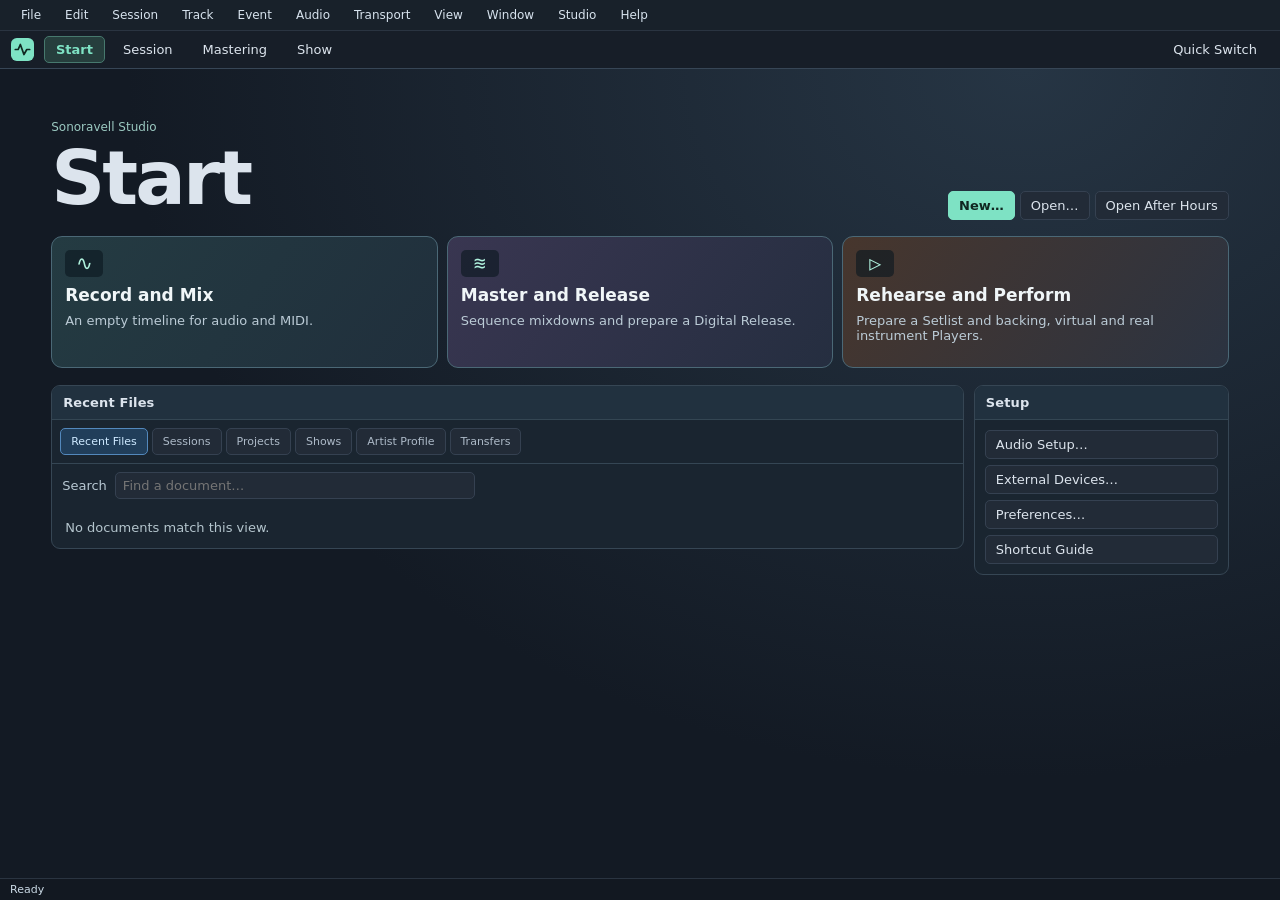
==== commit 3c7514c5: "Import the Sonoravell Studio 1.0.2 base project" ====
--- a/src/index.html
+++ b/src/index.html
@@ -7,12 +7,22 @@
   <title>Sonoravell Studio</title>
   <link rel="icon" type="image/svg+xml" href="assets/app-icon.svg">
   <link rel="stylesheet" href="studio.css">
-  <script defer src="model.js"></script><script defer src="arrangement.js"></script><script defer src="formats.js"></script><script defer src="spatial.js"></script><script defer src="keyscheme.js"></script><script defer src="studio-panels.js"></script><script defer src="patch.js"></script><script defer src="patch-panel.js"></script><script defer src="audio.js"></script><script defer src="recording.js"></script><script defer src="workflows.js"></script><script defer src="note-editor.js"></script><script defer src="settings.js"></script><script defer src="studio-shell.js"></script><script defer src="reference-video.js"></script><script defer src="panel-windows.js"></script><script defer src="midi-expression.js"></script><script defer src="track-icons.js"></script><script defer src="editor-actions.js"></script><script defer src="app.js"></script>
+  <script defer src="model.js"></script><script defer src="arrangement.js"></script><script defer src="formats.js"></script><script defer src="spatial.js"></script><script defer src="keyscheme.js"></script><script defer src="studio-panels.js"></script><script defer src="patch.js"></script><script defer src="patch-panel.js"></script><script defer src="audio.js"></script><script defer src="plugin-visuals.js"></script><script defer src="recording.js"></script><script defer src="workflows.js"></script><script defer src="note-editor.js"></script><script defer src="settings.js"></script><script defer src="studio-shell.js"></script><script defer src="reference-video.js"></script><script defer src="panel-windows.js"></script><script defer src="midi-expression.js"></script><script defer src="track-icons.js"></script><script defer src="editor-actions.js"></script><script defer src="workspace-documents.js"></script><script defer src="workspace-views.js"></script><script defer src="workspace-pages.js"></script><script defer src="session-views.js"></script><script defer src="app.js"></script>
 </head>
 <body>
   <nav id="studio-menu" class="studio-menu" role="menubar" aria-label="Studio commands"></nav>
   <div id="studio-menu-popup" class="studio-menu-popup" role="menu" hidden></div>
-  <main>
+  <nav id="workspace-nav" class="workspace-nav" aria-label="Workspace pages">
+    <img src="assets/app-icon.svg" alt="" width="23" height="23">
+    <button type="button" data-workspace="start">Start</button>
+    <button type="button" data-workspace="session" aria-current="page">Session</button>
+    <button type="button" data-workspace="mastering">Mastering</button>
+    <button type="button" data-workspace="show">Show</button>
+    <span class="spacer"></span>
+    <button type="button" data-ws-action="quick-switch" title="Switch between open documents">Quick Switch</button>
+  </nav>
+  <section id="workspace-content" class="workspace-content" aria-label="Studio workspace" hidden></section>
+  <main id="session-workspace">
     <section class="arrange-frame" aria-label="Arrangement">
       <div class="workspace-toolbar">
         <button id="insert-track" type="button" title="Insert Track (T)" aria-label="Insert Track"><span aria-hidden="true">+</span> Insert Track</button>
@@ -137,7 +147,52 @@
     <div id="macro-body"></div>
   </dialog>
   <input hidden type="file" id="import-files" multiple accept="audio/*,.wav,.mp3,.flac,.ogg,.opus,.m4a,.aac,.aiff,.aif,.webm,.mid,.midi">
-  <input hidden type="file" id="open-file" accept=".sonoravell,.soundweave,.json">
+  <input hidden type="file" id="open-file" accept=".sonoravell,.sonoravell-master,.sonoravell-show,.soundweave,.json">
+  <input hidden type="file" id="workspace-audio-file" accept="audio/*,.wav,.aiff,.aif,.flac,.ogg,.m4a,.mp3,.opus,.caf" multiple>
+  <input hidden type="file" id="workspace-video-file" accept="video/mp4,video/webm,video/ogg,video/quicktime">
+  <dialog id="workspace-new" class="studio-dialog workspace-dialog" aria-labelledby="workspace-new-title">
+    <header><h2 id="workspace-new-title">New Document</h2><button type="button" id="workspace-new-close" aria-label="Close New Document">×</button></header>
+    <form id="workspace-new-form" class="ws-form">
+      <label class="ws-span">Template<select id="workspace-template"></select></label>
+      <p class="ws-span" id="workspace-new-description"></p>
+      <label>Name<input id="workspace-new-name" maxlength="120"></label>
+      <label>Artist<input id="workspace-new-artist" maxlength="100"></label>
+      <div class="ws-span ws-form" id="workspace-session-fields">
+        <label>Tempo (BPM)<input id="workspace-new-tempo" type="number" min="30" max="320" step=".1"></label>
+        <label>Beats per bar<input id="workspace-new-meter" type="number" min="2" max="12" step="1"></label>
+      </div>
+      <div class="ws-span ws-actions"><button type="submit" class="accent">Create</button></div>
+    </form>
+  </dialog>
+  <dialog id="workspace-switch" class="studio-dialog workspace-dialog" aria-labelledby="workspace-switch-title">
+    <header><h2 id="workspace-switch-title">Quick Switch</h2><button type="button" id="workspace-switch-close" aria-label="Close Quick Switch">×</button></header>
+    <div id="workspace-switch-list"></div>
+  </dialog>
+  <dialog id="workspace-release" class="studio-dialog workspace-dialog" aria-labelledby="workspace-release-title">
+    <header><h2 id="workspace-release-title">Digital Release</h2><button type="button" id="workspace-release-close" aria-label="Close Digital Release">×</button></header>
+    <form id="workspace-release-form" class="ws-form">
+      <label>Format<select id="workspace-release-format"></select></label>
+      <label>Sample rate<select id="workspace-release-rate"><option value="44100">44.1 kHz</option><option value="48000">48 kHz</option><option value="96000">96 kHz</option></select></label>
+      <label>Resolution<select id="workspace-release-bits"><option value="16">16-bit</option><option value="24">24-bit</option><option value="32">32-bit float</option></select></label>
+      <label class="ws-check"><input type="checkbox" id="workspace-release-dither"> Dither PCM output</label>
+      <div class="ws-span ws-actions"><button id="workspace-release-submit" type="submit" class="accent">Export Digital Release</button></div>
+    </form>
+  </dialog>
+  <dialog id="session-view-dialog" class="studio-dialog session-view-dialog" aria-labelledby="session-view-title">
+    <header><h2 id="session-view-title"></h2><button type="button" id="session-view-close" aria-label="Close Session view">×</button></header>
+    <div id="session-view-body"></div>
+  </dialog>
+  <dialog id="batch-dialog" class="studio-dialog workspace-dialog" aria-labelledby="batch-title">
+    <header><h2 id="batch-title">Audio Batch Converter</h2><button type="button" id="batch-close" aria-label="Close Audio Batch Converter">×</button></header>
+    <form id="batch-form" class="ws-form">
+      <label class="ws-span">Source audio files<input id="batch-input" type="file" accept="audio/*,.wav,.aiff,.flac,.mp3,.ogg,.m4a" multiple required></label>
+      <label>Format<select id="batch-format"></select></label>
+      <label>Sample rate<select id="batch-rate"><option value="44100">44.1 kHz</option><option value="48000" selected>48 kHz</option><option value="96000">96 kHz</option></select></label>
+      <label>Resolution<select id="batch-resolution"><option value="16">16-bit</option><option value="24" selected>24-bit</option><option value="32">32-bit float</option></select></label>
+      <label class="ws-check"><input type="checkbox" id="batch-dither"> Dither PCM output</label>
+      <div class="ws-span ws-actions"><button id="batch-submit" type="submit" class="accent">Convert Files</button></div>
+    </form>
+  </dialog>
   <input hidden type="file" id="sample-file" accept="audio/*,.wav,.mp3,.flac,.ogg,.m4a">
   <dialog id="input-dialog"><form method="dialog">
     <header><h2>Audio input</h2><button aria-label="Close input selection" value="cancel">×</button></header>
--- a/src/studio.css
+++ b/src/studio.css
@@ -755,3 +755,230 @@
 .velocity-bar.selected{background:#a1d7fa}
 .velocity-bar:hover{background:#a7d3de}
 .context-menu kbd{margin-left:auto;color:#a6bed2;font-size:10px;white-space:nowrap}
+
+/* Stock plug-in faces */
+#plugin-dialog { width: min(880px, 96vw); }
+.stock-device { padding: 12px; background: #15222b; color: #dfe9ed; }
+.device-toolbar { display: flex; align-items: center; gap: 10px; padding: 0 4px 10px; }
+.device-toolbar .gear-toolbar { flex: 1; padding: 0; }
+.device-toolbar .gear-art { width: 40px; min-width: 40px; }
+.device-surface {
+  padding: 10px; border: 1px solid #526671; border-radius: 12px;
+  background: linear-gradient(145deg,#34454d,#202e37 55%,#213139);
+  box-shadow: inset 0 1px #75909966, 0 6px 14px #0910177d;
+}
+.device-display-head { display: flex; align-items: center; flex-wrap: wrap; gap: 8px; padding: 0 0 8px; }
+.device-display-head strong { flex: 1; font-size: 12px; }
+.device-display-head label { display: flex; gap: 5px; align-items: center; font-size: 11px; color: #c9dce4; }
+.device-display-head select { width: auto; }
+.device-plot {
+  position: relative; height: clamp(128px, 25vh, 198px); margin-bottom: 10px; overflow: hidden;
+  border-radius: 8px; box-shadow: inset 0 0 0 1px #506777; background: #0a1720;
+}
+.device-plot.eq-plot { height: clamp(160px, 36vh, 280px); }
+.device-plot #plugin-response { width: 100%; height: 100%; margin: 0; border: 0; }
+.device-plot-handle {
+  position: absolute; touch-action: none; transform: translate(-50%, -50%); cursor: grab;
+  padding: 0; width: 16px; height: 16px; border-radius: 50%; background: var(--point-ink);
+  border: 2px solid #102630; box-shadow: 0 0 0 1px var(--point-ink);
+}
+.device-plot-handle:hover,.device-plot-handle:focus-visible,.device-plot-handle[aria-pressed="true"] {
+  background: var(--point-ink); box-shadow: 0 0 0 2px #edf8fa, 0 0 12px var(--point-ink); z-index: 1;
+}
+.device-plot-handle:active { cursor: grabbing; }
+.device-plot-handle[data-band-off] { background: #203843; border-color: #324854; }
+.eq-bands { display: flex; flex-wrap: wrap; gap: 4px; margin: 0 0 8px; }
+.eq-bands button { border-top: 2px solid var(--point-ink); flex: 1; white-space: nowrap; }
+.device-band-detail { display: flex; gap: 8px; align-items: stretch; }
+.device-band-detail .dial-grid { flex: 1; }
+.device-surface .dial-grid { grid-template-columns: repeat(auto-fit,minmax(83px,1fr)); gap: 6px; }
+.device-surface .face-dial {
+  padding: 6px 4px; min-width: 0; background: linear-gradient(165deg,#344852,#253640);
+  border-color: #647881; gap: 4px;
+}
+.device-surface .face-dial .rotary { width: 42px; height: 42px; }
+.device-surface .face-dial .rotary > span { width: 31px; height: 31px; }
+.device-surface .face-dial > strong { font-size: 10px; }
+.device-surface .face-dial .dial-value input { width: 52px; font-size: 10px; }
+.pedal-board { display: grid; grid-template-columns: repeat(auto-fit,minmax(min(100%,244px),1fr)); gap: 9px; }
+.pedal-stomp {
+  display: flex; flex-direction: column; align-items: stretch; gap: 7px; padding: 8px;
+  border: 1px solid #637782; border-radius: 9px; background: linear-gradient(145deg,#354351,#26333d);
+}
+.pedal-stomp:nth-child(3n+2) { background: linear-gradient(135deg,#465149,#2a3938); }
+.pedal-stomp:nth-child(3n+3) { background: linear-gradient(135deg,#4d4556,#332d47); }
+.pedal-stomp[data-active="true"] { border-color: #8ecdb6; }
+.pedal-stomp header { display: flex; gap: 7px; align-items: center; cursor: grab; }
+.pedal-stomp header b,.pedal-stomp header small { display: block; }
+.pedal-stomp header small { color: #b7c5ca; }
+.pedal-stomp header .pedal-order { margin-left: auto; display: flex; gap: 3px; }
+.pedal-stomp header button { padding-inline: 5px; }
+.pedal-stomp .dial-grid { grid-template-columns: repeat(auto-fit,minmax(67px,1fr)); }
+.pedal-stomp .stomp-switch { margin-top: auto; align-self: center; min-width: 85px; border-radius: 18px; }
+.pedal-stomp .stomp-switch[aria-pressed="true"] { color: #a3ffcf; }
+.global-event.is-selected { outline: 2px solid var(--lane-ink); outline-offset: 1px; z-index: 2; }
+
+/* Document workspaces */
+.workspace-nav {
+  flex: 0 0 auto; display: flex; align-items: center; gap: 6px; padding: 5px 11px;
+  border-bottom: 1px solid #374656; background: #171e28; min-width: 0; overflow-x: auto;
+}
+.workspace-nav img { margin-right: 4px; flex: 0 0 auto; }
+.workspace-nav button { border-color: transparent; padding: 5px 11px; background: transparent; }
+.workspace-nav button[aria-current=page] { color: var(--accent); border-color: #47796e; background: #263e3d; font-weight: 700; }
+body:is([data-workspace=start],[data-workspace=mastering],[data-workspace=show]) #session-workspace,
+body:is([data-workspace=start],[data-workspace=mastering],[data-workspace=show]) .transport-bottom,
+body:is([data-workspace=start],[data-workspace=mastering],[data-workspace=show]) #qwerty-panel { display: none; }
+.workspace-content { flex: 1; min-height: 0; min-width: 0; background: #111821; overflow: hidden; }
+.ws-page { height: 100%; overflow: auto; padding: clamp(14px,2.5vw,34px); scrollbar-color: #465b6d #15202a; }
+.ws-title { display: flex; align-items: end; justify-content: space-between; gap: 16px; margin: 0 0 16px; flex-wrap: wrap; }
+.ws-title p { margin: 0 0 3px; color: #9bc9c1; font-size: 12px; }
+.ws-title h1 { margin: 0; font-size: clamp(24px,4vw,40px); line-height: 1.1; letter-spacing: -.038em; overflow-wrap: anywhere; }
+.ws-actions { display: flex; align-items: center; gap: 5px; flex-wrap: wrap; }
+.ws-start { padding: clamp(16px,4vw,60px); background: radial-gradient(ellipse at 80% 0%,#263544 0%,transparent 62%),#131a24; }
+.ws-start > * { max-width: 1250px; margin-inline: auto; }
+.ws-start .ws-title h1 { font-size: clamp(38px,6vw,75px); }
+.ws-paths { display: grid; grid-template-columns: repeat(auto-fit,minmax(210px,1fr)); gap: 9px; margin-bottom: 17px; }
+.ws-path {
+  display: grid; align-content: start; justify-items: start; min-height: 132px; gap: 6px; white-space: normal;
+  text-align: left; padding: 13px; border-radius: 11px; border-color: #4b6876;
+  background: linear-gradient(126deg,#243b42,#202f3c);
+}
+.ws-path.path-mastering { background: linear-gradient(126deg,#393651,#252e40); }
+.ws-path.path-show { background: linear-gradient(126deg,#47362d,#2b3341); }
+.ws-path:hover { background: #2d4350; border-color: var(--accent); }
+.ws-path strong { font-size: 17px; margin-block: 2px; color: #f0f6f8; }
+.ws-path > span:last-child { color: #bbcbd6; }
+.ws-path-mark {
+  display: grid; place-items: center; height: 27px; width: 38px; border-radius: 5px; color: #aff1dd;
+  background: #0c1821a1; font-size: 20px; font-family: ui-monospace, monospace;
+}
+.ws-start-grid { display: grid; grid-template-columns: minmax(0,1fr) minmax(170px,255px); align-items: start; gap: 10px; }
+.ws-panel { min-width: 0; border: 1px solid #364654; border-radius: 9px; background: #1a2530; overflow: hidden; }
+.ws-panel-head { display: flex; align-items: center; gap: 6px; justify-content: space-between; flex-wrap: wrap; padding: 9px 11px; border-bottom: 1px solid #344653; background: #21313f; }
+.ws-panel-head h2 { font-size: 13px; letter-spacing: .01em; }
+.ws-setup { display: grid; gap: 6px; padding: 10px; }
+.ws-setup button { text-align: left; }
+.ws-filter { display: flex; align-items: center; flex-wrap: wrap; gap: 4px; padding: 8px; border-bottom: 1px solid #354654; }
+.ws-filter button { font-size: 11px; }
+.ws-search { display: flex; align-items: center; gap: 8px; padding: 8px 10px; color: #b8c8d3; }
+.ws-search input { min-width: 0; width: min(360px,95%); }
+.ws-recent, .ws-sequence, .ws-transfers { margin: 0; list-style: none; padding: 0; }
+.ws-recent li,.ws-sequence li,.ws-transfers li { display: flex; min-width: 0; align-items: center; gap: 7px; padding: 5px 8px; border-top: 1px solid #344351; }
+.ws-file {
+  display: grid; grid-template-columns: minmax(88px,28%) minmax(0,1fr) auto; align-items: center; width: 100%;
+  text-align: left; gap: 8px; border-color: transparent; background: #20303b;
+}
+.ws-file strong { overflow: hidden; text-overflow: ellipsis; }
+.ws-file small,.ws-kind,.ws-transfers span { color: #abbdcd; }
+.ws-transfers li { justify-content: space-between; }
+.ws-empty { margin: 0; padding: 13px; color: #b4c5cd; }
+.ws-form { display: grid; grid-template-columns: repeat(auto-fit,minmax(min(100%,135px),1fr)); align-content: start; align-items: start; gap: 8px; padding: 10px; }
+.ws-form label { display: grid; gap: 4px; color: #c3d2db; font-size: 11px; min-width: 0; }
+.ws-form input,.ws-form select,.ws-form textarea { width: 100%; }
+.ws-form textarea { color: inherit; background: #151e29; border: 1px solid #526270; border-radius: 5px; padding: 7px; resize: vertical; }
+.ws-form p { margin: 2px 0; color: #b9c9d4; }
+.ws-span { grid-column: 1 / -1; }
+.ws-form .ws-check { display: flex; align-items: center; align-self: end; padding-block: 5px; }
+.ws-check input { width: auto; }
+#workspace-session-fields { padding: 0; }
+.workspace-dialog { width: min(545px,94vw); }
+.ws-inspector-actions { display: flex; gap: 5px; flex-wrap: wrap; padding: 0 9px 9px; }
+.ws-master-grid { display: grid; gap: 10px; grid-template-columns: minmax(175px,235px) minmax(0,1fr) minmax(216px,290px); align-items: start; }
+.ws-production-center,.ws-production-aside { display: flex; gap: 10px; min-width: 0; flex-direction: column; }
+.ws-sequence li > button { flex: 1; min-width: 0; overflow: hidden; text-overflow: ellipsis; text-align: left; }
+.ws-sequence li > span { font: 10px ui-monospace,monospace; color: #bac7cd; }
+.ws-sequence li .ws-actions { flex-wrap: nowrap; }
+.ws-sequence li .ws-actions button { padding: 3px 4px; }
+.ws-master-lane {
+  display: flex; min-height: 105px; align-items: stretch; padding: 7px; gap: 3px; overflow-x: auto;
+  background: repeating-linear-gradient(90deg,transparent 0 48px,#51687833 48px 49px),#111e29;
+}
+.ws-wave-cell {
+  display: flex; min-width: 115px; flex-basis: 75px; flex-direction: column; gap: 4px;
+  align-items: start; text-align: left; padding: 5px; background: #20373d; border-color: #456b73;
+}
+.ws-wave-cell span { max-width: 100%; text-overflow: ellipsis; overflow: hidden; }
+.ws-wave-cell canvas { display: block; width: 100%; min-width: 0; height: 42px; background: #102932; border-radius: 3px; }
+.ws-wave-cell small { color: #a0c5c0; font: 9px ui-monospace,monospace; }
+.ws-transport,.ws-meters {
+  display: flex; align-items: center; gap: 8px; flex-wrap: wrap; min-width: 0; padding: 8px;
+  background: #1c2b36; border: 1px solid #415362; border-radius: 7px;
+}
+.ws-transport input { flex: 1; min-width: 55px; }
+.ws-transport output,.ws-meters output { font: 11px ui-monospace,monospace; color: #ace4d3; }
+.ws-meters { border: 0; }
+.ws-meters label { display: flex; gap: 5px; align-items: center; }
+.ws-meters meter { width: min(180px,24vw); }
+.ws-player-grid { display: grid; grid-template-columns: repeat(auto-fit,minmax(min(100%,148px),1fr)); gap: 5px; padding: 8px; }
+.ws-player { display: flex; flex-direction: column; gap: 6px; padding: 7px; background: #243743; border: 1px solid #425c68; border-radius: 7px; min-width: 0; }
+.ws-player.selected { border-color: #77baaa; }
+.ws-player-head { display: flex; flex-direction: column; gap: 3px; }
+.ws-player-head button { text-align: left; overflow: hidden; text-overflow: ellipsis; }
+.ws-player small { color: #a4becd; }
+.ws-player .ws-actions button { white-space: normal; padding: 4px 6px; font-size: 11px; }
+.ws-sections,.ws-performance-patches,.ws-performance-sections { display: grid; gap: 6px; padding: 8px; }
+.ws-section-row { padding: 6px; border: 1px solid #456273; border-radius: 6px; background: #203540; }
+.ws-section-row time { padding-inline: 7px; color: #abbed0; font: 10px ui-monospace, monospace; }
+.ws-section-row .ws-form { padding-inline: 0; }
+.ws-performance { display: flex; flex-direction: column; gap: 8px; background: #10202b; }
+.ws-performance .ws-filter button { font-size: 14px; }
+.ws-stage-grid { display: grid; gap: 10px; flex: 1; grid-template-columns: minmax(185px,260px) minmax(0,1fr); min-height: 0; }
+.ws-stage-grid > * { overflow: auto; }
+.ws-performance-body { min-width: 0; min-height: 0; background: #182c39; border-radius: 7px; }
+.ws-performance-patches .ws-actions { padding: 8px; }
+.ws-performance-sections button { font-size: clamp(15px,2.5vw,25px); }
+.ws-lyrics { padding: clamp(15px,4vw,66px); white-space: pre-wrap; color: #f4f6f2; font-size: clamp(20px,4vw,50px); line-height: 1.25; }
+@media (max-width: 940px) {
+  .ws-master-grid { grid-template-columns: minmax(145px,200px) minmax(0,1fr); }
+  .ws-master-grid > :last-child { grid-column: 1 / -1; }
+}
+@media (max-width: 620px) {
+  .ws-start-grid,.ws-master-grid,.ws-stage-grid { grid-template-columns: minmax(0,1fr); }
+  .ws-stage-grid { flex: none; min-height: 230px; }
+  .ws-file small { display: none; }
+  .ws-start .ws-title h1 { font-size: 40px; }
+}
+
+.session-view-dialog { width: min(1050px,95vw); }
+#session-view-body { padding: 9px; }
+.session-view-toolbar { display: flex; flex-wrap: wrap; gap: 7px; align-items: center; padding: 7px 8px; }
+.session-view-toolbar label,.session-view-group label,.scratch-list label,.launcher-grid th label { display: inline-flex; gap: 6px; align-items: center; }
+.session-view-toolbar input[type=number],.scratch-list input { width: 78px; }
+.session-view-info { color: #b8cad5; padding: 3px 8px; }
+.session-view-group { margin: 9px 0 1px; padding: 8px; border: 1px solid #42596b; border-radius: 6px; }
+.session-view-group h3 { margin-bottom: 6px; }
+.launcher-grid { overflow: auto; max-height: 43vh; border: 1px solid #435a6d; border-radius: 7px; }
+.launcher-grid table { border-collapse: collapse; width: max-content; min-width: 100%; }
+.launcher-grid th,.launcher-grid td { padding: 6px; background: #213141; border: 1px solid #3b4e60; text-align: left; }
+.launcher-grid thead th { position: sticky; top: 0; z-index: 1; background: #2a4254; }
+.launcher-grid th input { width: 95px; }
+.launcher-grid td { min-width: 104px; }
+.launcher-grid td button { margin: 2px; padding: 4px; }
+.launcher-grid td button:first-child { max-width: 145px; text-overflow: ellipsis; overflow: hidden; }
+.session-view-queue { display: flex; flex-wrap: wrap; gap: 18px 24px; padding-left: 22px; }
+.session-view-queue button { margin-left: 4px; padding: 1px 5px; }
+.scratch-list { list-style: none; padding: 0; }
+.scratch-list li { display: flex; gap: 7px; align-items: center; flex-wrap: wrap; padding: 6px; border-bottom: 1px solid #465969; }
+.scratch-list li strong { min-width: 110px; }
+.step-grid td { min-width: 30px; padding: 2px; }
+.step-grid td button { padding: 4px; width: 27px; }
+.step-grid td:nth-child(4n+2) { background: #314459; }
+.score-scroll { overflow: auto; border: 1px solid #586371; border-radius: 7px; background: #f1ede4; color: #213546; }
+.score-sheet { position: relative; height: 185px; background: repeating-linear-gradient(to bottom,#526477 0 1px,transparent 1px 14px) 0 37px / 100% 57px no-repeat; }
+.score-clef { position: absolute; left: 8px; top: 27px; font-size: 54px; line-height: 1; }
+.score-note {
+  position: absolute; transform: translate(-50%,-50%) rotate(-12deg);
+  width: 14px; height: 9px; padding: 0; border: 1px solid #263a4d; border-radius: 50%; background: #263a4d;
+}
+.score-note.half { background: #f1ede4; }
+.score-note.has-stem::after { position: absolute; content: ""; width: 1px; height: 23px; background: #263a4d; right: 0; bottom: 3px; transform: rotate(12deg); }
+.score-note.has-sharp::before { position: absolute; left: -11px; top: -8px; content: '♯'; color: #263a4d; }
+.score-note:hover,.score-note[aria-pressed=true] { background: #a2ead8; outline: 1px solid #406c70; z-index: 1; }
+.session-lyrics { display: grid; gap: 9px; max-height: 62vh; overflow-y: auto; padding: 12px; }
+.session-lyrics button { text-align: left; white-space: pre-wrap; font-size: clamp(17px,3vw,30px); }
+.session-lyrics button[aria-current=true] { background: #284c4c; color: #adf5d8; border-color: #70c6ad; }
+.session-channel-racks { width: 100%; display: grid; grid-template-columns: 1fr 1fr; gap: 8px; }
+.session-monitor-channels section { display: flex; flex-wrap: wrap; align-items: center; padding: 6px 8px; gap: 6px; border-bottom: 1px solid #385163; }
+.session-monitor-channels section > strong { min-width: 105px; }
+video[data-ws-show-video] { display: block; width: 100%; max-height: 53vh; background: #080b0f; }
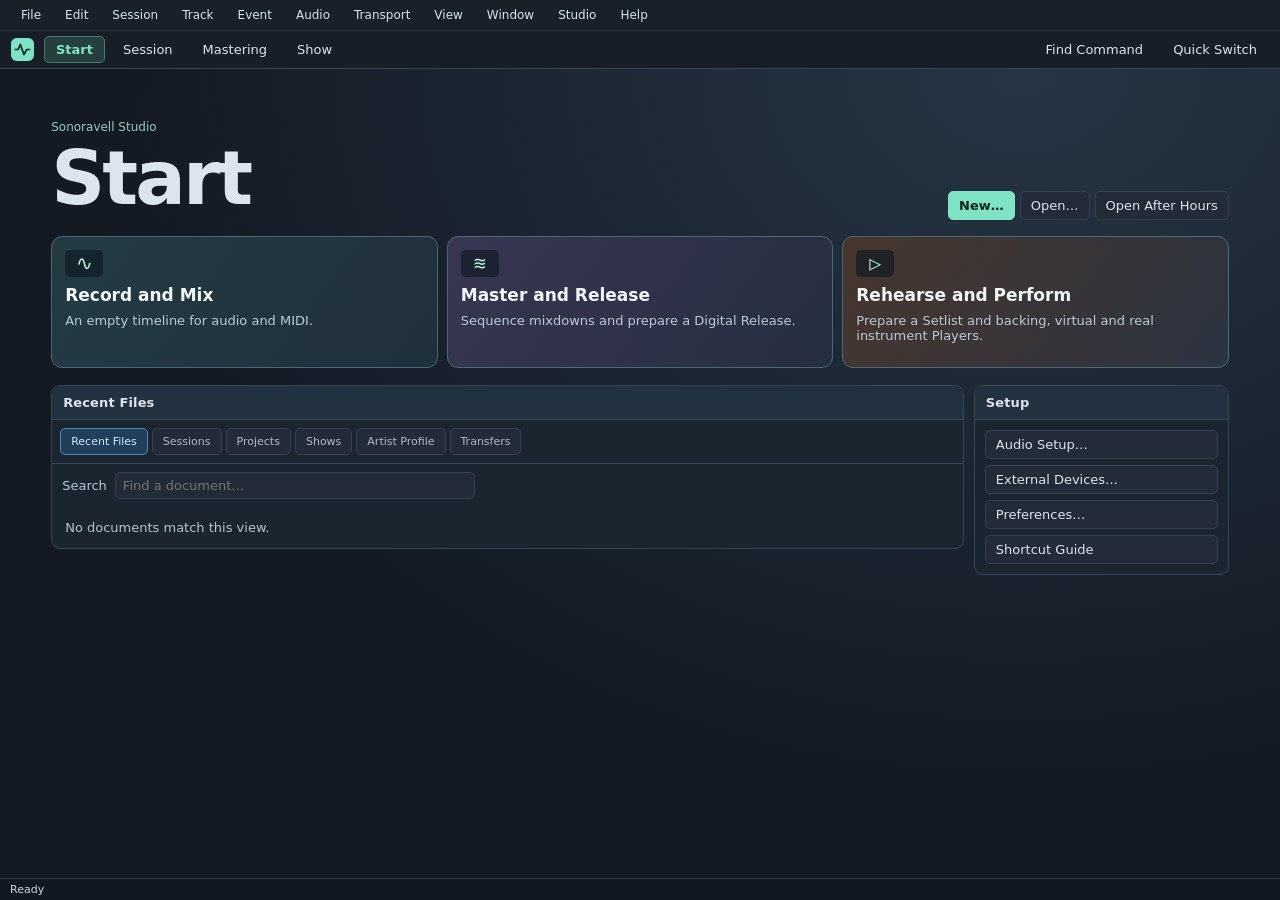
==== commit 03f35ba1: "Recover local Session revisions and add workspace control presets" ====
--- a/src/index.html
+++ b/src/index.html
@@ -7,7 +7,7 @@
   <title>Sonoravell Studio</title>
   <link rel="icon" type="image/svg+xml" href="assets/app-icon.svg">
   <link rel="stylesheet" href="studio.css">
-  <script defer src="model.js"></script><script defer src="arrangement.js"></script><script defer src="formats.js"></script><script defer src="spatial.js"></script><script defer src="keyscheme.js"></script><script defer src="studio-panels.js"></script><script defer src="patch.js"></script><script defer src="patch-panel.js"></script><script defer src="audio.js"></script><script defer src="plugin-visuals.js"></script><script defer src="recording.js"></script><script defer src="workflows.js"></script><script defer src="note-editor.js"></script><script defer src="settings.js"></script><script defer src="studio-shell.js"></script><script defer src="reference-video.js"></script><script defer src="panel-windows.js"></script><script defer src="midi-expression.js"></script><script defer src="track-icons.js"></script><script defer src="editor-actions.js"></script><script defer src="workspace-documents.js"></script><script defer src="workspace-views.js"></script><script defer src="workspace-pages.js"></script><script defer src="session-views.js"></script><script defer src="app.js"></script>
+  <script defer src="model.js"></script><script defer src="arrangement.js"></script><script defer src="formats.js"></script><script defer src="spatial.js"></script><script defer src="keyscheme.js"></script><script defer src="studio-panels.js"></script><script defer src="patch.js"></script><script defer src="patch-panel.js"></script><script defer src="audio.js"></script><script defer src="plugin-visuals.js"></script><script defer src="recording.js"></script><script defer src="workflows.js"></script><script defer src="note-editor.js"></script><script defer src="settings.js"></script><script defer src="studio-shell.js"></script><script defer src="reference-video.js"></script><script defer src="panel-windows.js"></script><script defer src="midi-expression.js"></script><script defer src="track-icons.js"></script><script defer src="editor-actions.js"></script><script defer src="workspace-documents.js"></script><script defer src="workspace-views.js"></script><script defer src="workspace-pages.js"></script><script defer src="session-views.js"></script><script defer src="session-recovery.js"></script><script defer src="app.js"></script>
 </head>
 <body>
   <nav id="studio-menu" class="studio-menu" role="menubar" aria-label="Studio commands"></nav>
@@ -19,6 +19,7 @@
     <button type="button" data-workspace="mastering">Mastering</button>
     <button type="button" data-workspace="show">Show</button>
     <span class="spacer"></span>
+    <button type="button" id="find-command" title="Find Command (Ctrl+K)">Find Command</button>
     <button type="button" data-ws-action="quick-switch" title="Switch between open documents">Quick Switch</button>
   </nav>
   <section id="workspace-content" class="workspace-content" aria-label="Studio workspace" hidden></section>
@@ -26,11 +27,17 @@
     <section class="arrange-frame" aria-label="Arrangement">
       <div class="workspace-toolbar">
         <button id="insert-track" type="button" title="Insert Track (T)" aria-label="Insert Track"><span aria-hidden="true">+</span> Insert Track</button>
-        <button id="global-tracks" type="button" title="Show or hide global tracks" aria-label="Global tracks" aria-haspopup="true" aria-expanded="false"><span aria-hidden="true">+</span> Global Tracks</button>
+        <button data-detail="intermediate" id="global-tracks" type="button" title="Show or hide global tracks" aria-label="Global tracks" aria-haspopup="true" aria-expanded="false"><span aria-hidden="true">+</span> Global Tracks</button>
         <div class="divider"></div>
-        <div class="tools" id="arrange-tools" aria-label="Arrangement tools"></div><button id="macro-arrange-toggle" aria-pressed="false">Macros</button><div class="spacer"></div>
+        <div class="tools" id="arrange-tools" aria-label="Arrangement tools"></div><button data-detail="pro" id="macro-arrange-toggle" aria-pressed="false">Macros</button><div class="spacer"></div>
         <button id="snap-toggle" type="button" aria-pressed="true" title="Toggle snapping (N)">Snap</button><label class="snap-grid"><select id="snap" aria-label="Snap grid"><option value="0">Off</option><option value=".25">1/16</option><option value=".5" selected>1/8</option><option value="1">1/4</option><option value="2">1/2</option><option value="bar">Bar</option></select></label>
         <label class="zoom-label">Zoom <input id="zoom" type="range" min="15" max="150" value="53"></label>
+        <label>Controls <select id="workspace-detail">
+          <option value="beginner">Beginner</option>
+          <option value="intermediate">Intermediate</option>
+          <option value="advanced">Advanced</option>
+          <option value="pro" selected>Pro</option>
+        </select></label>
       </div>
       <div id="arranger-macros" hidden></div>
       <div class="arrange-scroll" id="arrange-scroll" tabindex="0">
@@ -47,10 +54,10 @@
     <section class="dock" id="lower-workspace" aria-label="Editors and mixer">
       <div id="dock-resize" class="dock-resize panel-grip" role="separator" aria-label="Resize lower panel" aria-orientation="horizontal" tabindex="0"></div>
       <nav class="dock-tabs" aria-label="Editor">
-        <button data-tab="edit" title="Edit (F2)">Edit</button><button data-tab="mixer" title="Mixer (F3)">Mixer</button><button data-tab="automation" title="Automation (A)">Automation</button>
-        <button data-tab="routing" title="Signal Flow (F6)">Signal Flow</button><div class="spacer"></div>
-        <button id="dock-full" title="Fullscreen lower panel">Fullscreen</button>
-        <button id="dock-detach" title="Detach lower panel">Detach</button>
+        <button data-tab="edit" title="Edit (F2)">Edit</button><button data-tab="mixer" title="Mixer (F3)">Mixer</button><button data-detail="intermediate" data-tab="automation" title="Automation (A)">Automation</button>
+        <button data-detail="advanced" data-tab="routing" title="Signal Flow (F6)">Signal Flow</button><div class="spacer"></div>
+        <button data-detail="advanced" id="dock-full" title="Fullscreen lower panel">Fullscreen</button>
+        <button data-detail="pro" id="dock-detach" title="Detach lower panel">Detach</button>
       </nav>
       <div id="dock"></div>
     </section>
@@ -59,7 +66,7 @@
     </div>
     <aside id="browser-workspace" class="browser-workspace" aria-label="Browser" hidden>
       <div id="browser-resize" class="browser-resize panel-grip" role="separator" aria-label="Resize Browser" aria-orientation="vertical" tabindex="0"></div>
-      <header class="dock-tabs"><button id="browser-hide" aria-label="Hide Browser (F5)" aria-expanded="true" aria-controls="browser-workspace" title="Hide Browser (F5)">›</button><h2>Browser</h2><div class="spacer"></div><button id="browser-full">Fullscreen</button><button id="browser-detach">Detach</button></header>
+      <header class="dock-tabs"><button id="browser-hide" aria-label="Hide Browser (F5)" aria-expanded="true" aria-controls="browser-workspace" title="Hide Browser (F5)">›</button><h2>Browser</h2><div class="spacer"></div><button id="browser-full">Fullscreen</button><button data-detail="pro" id="browser-detach">Detach</button></header>
       <div id="browser-content"></div>
     </aside>
   </main>
@@ -69,7 +76,7 @@
     <label>Velocity <input id="key-velocity" type="range" min="1" max="127" value="100"><output id="key-vel-label">100</output></label>
     <div id="key-pads" aria-label="Playable notes"></div>
   </section>
-  <footer class="session-status"><span id="status" role="status">Ready</span><span class="spacer"></span><span id="save-state"></span></footer>
+  <footer class="session-status"><span id="status" role="status">Ready</span><span class="spacer"></span><span id="save-state" aria-live="polite"></span></footer>
   <section class="transport transport-bottom" aria-label="Transport">
     <div class="transport-cluster controls history"><button id="undo" aria-label="Undo" title="Undo (Ctrl+Z)">↶</button><button id="redo" aria-label="Redo" title="Redo (Ctrl+Shift+Z)">↷</button><button id="help" aria-label="Help" title="Shortcuts and workflows">?</button></div>
     <div class="readout"><output id="position" aria-label="Bar, beat, subdivision">001.1.1</output><output id="time" aria-label="Elapsed time">0:00.000</output></div>
--- a/src/studio.css
+++ b/src/studio.css
@@ -982,3 +982,10 @@
 .session-monitor-channels section { display: flex; flex-wrap: wrap; align-items: center; padding: 6px 8px; gap: 6px; border-bottom: 1px solid #385163; }
 .session-monitor-channels section > strong { min-width: 105px; }
 video[data-ws-show-video] { display: block; width: 100%; max-height: 53vh; background: #080b0f; }
+
+body[data-workspace-detail="beginner"] [data-detail],
+body[data-workspace-detail="intermediate"] [data-detail="advanced"],
+body[data-workspace-detail="intermediate"] [data-detail="pro"],
+body[data-workspace-detail="advanced"] [data-detail="pro"] {
+  display: none;
+}
